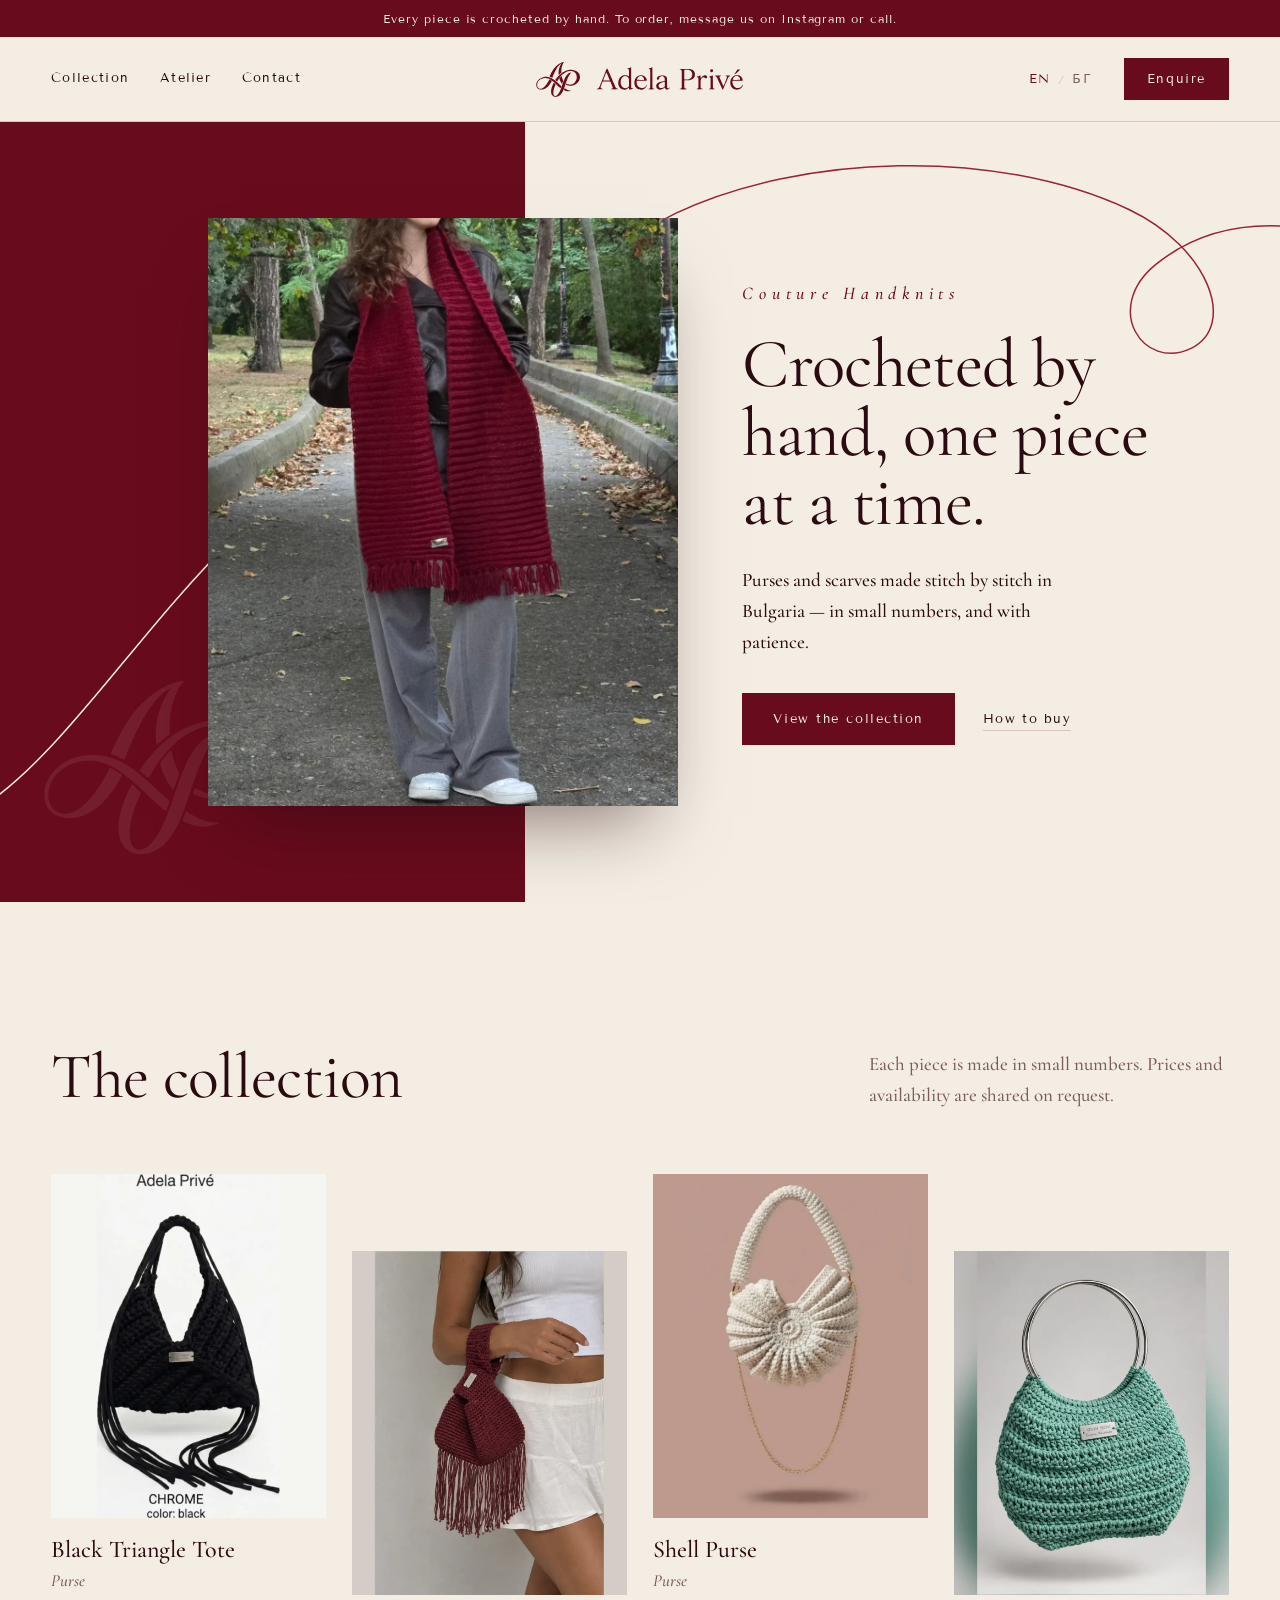
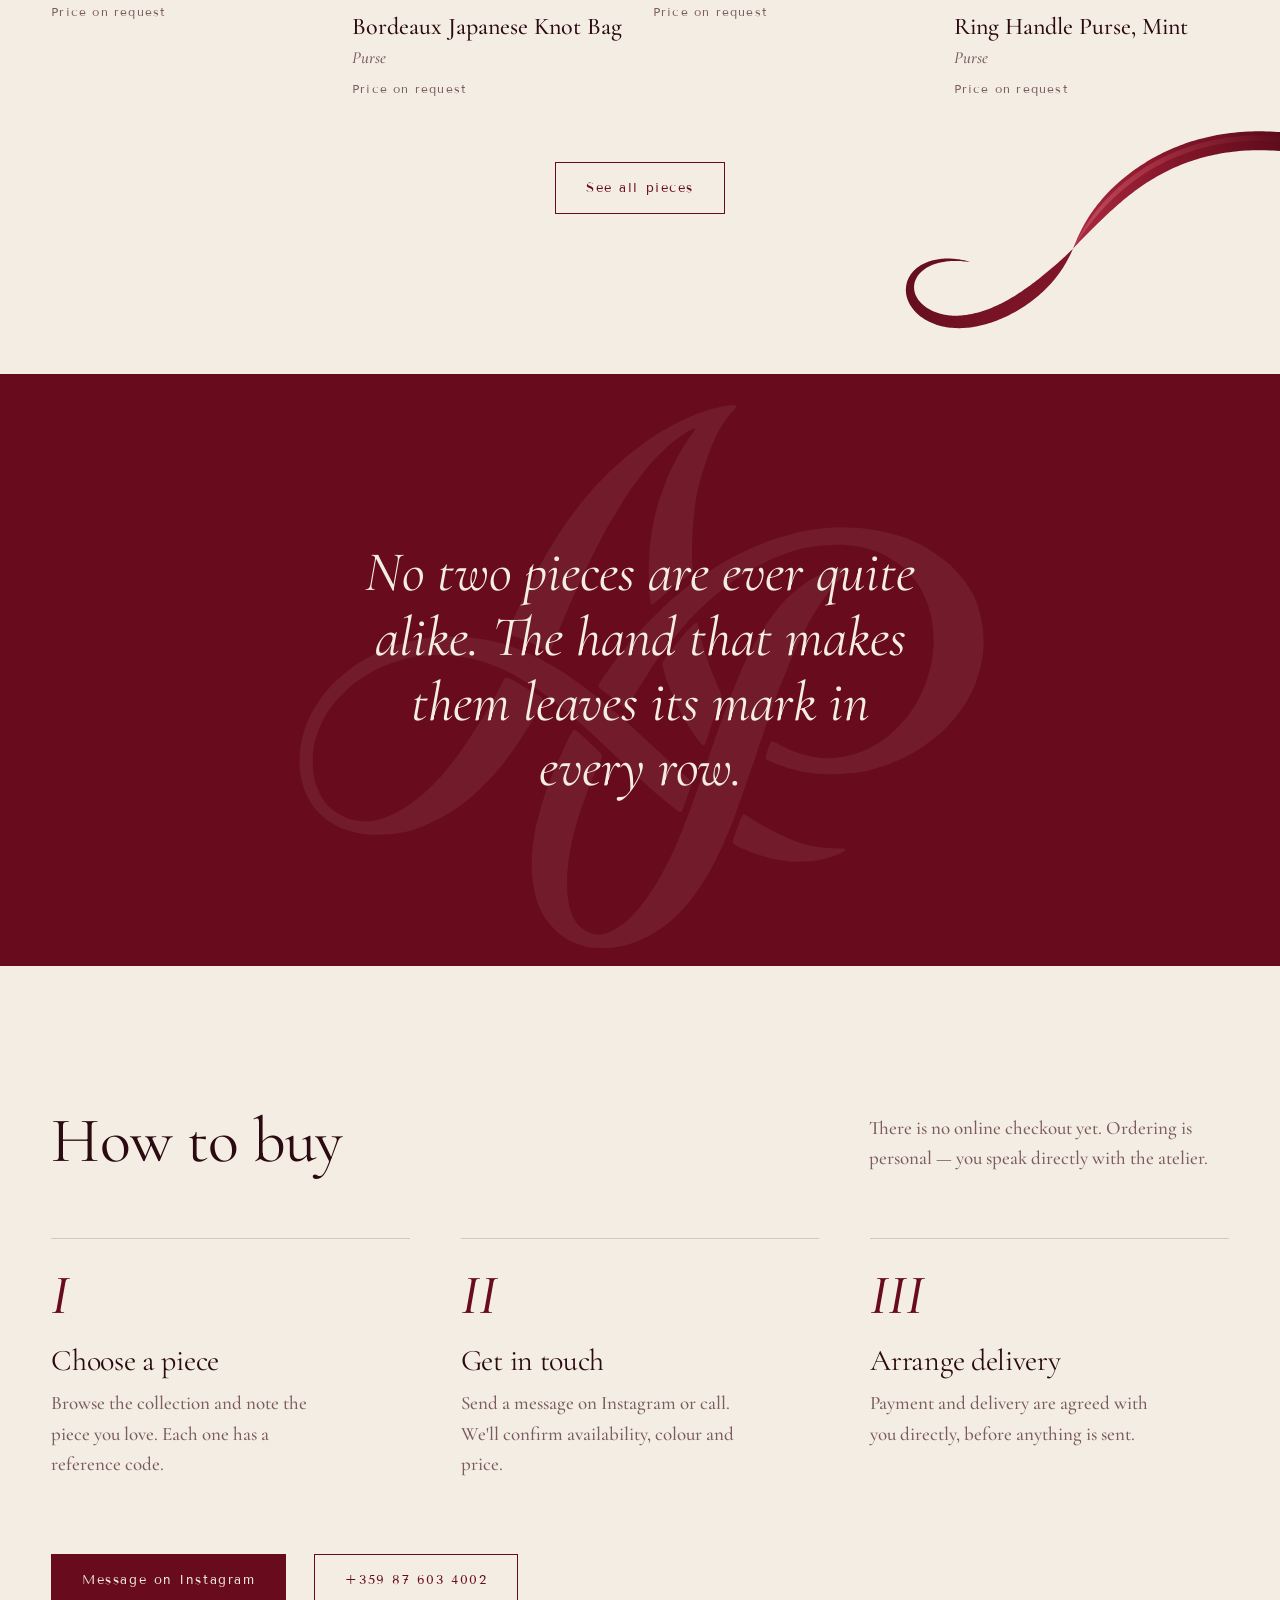
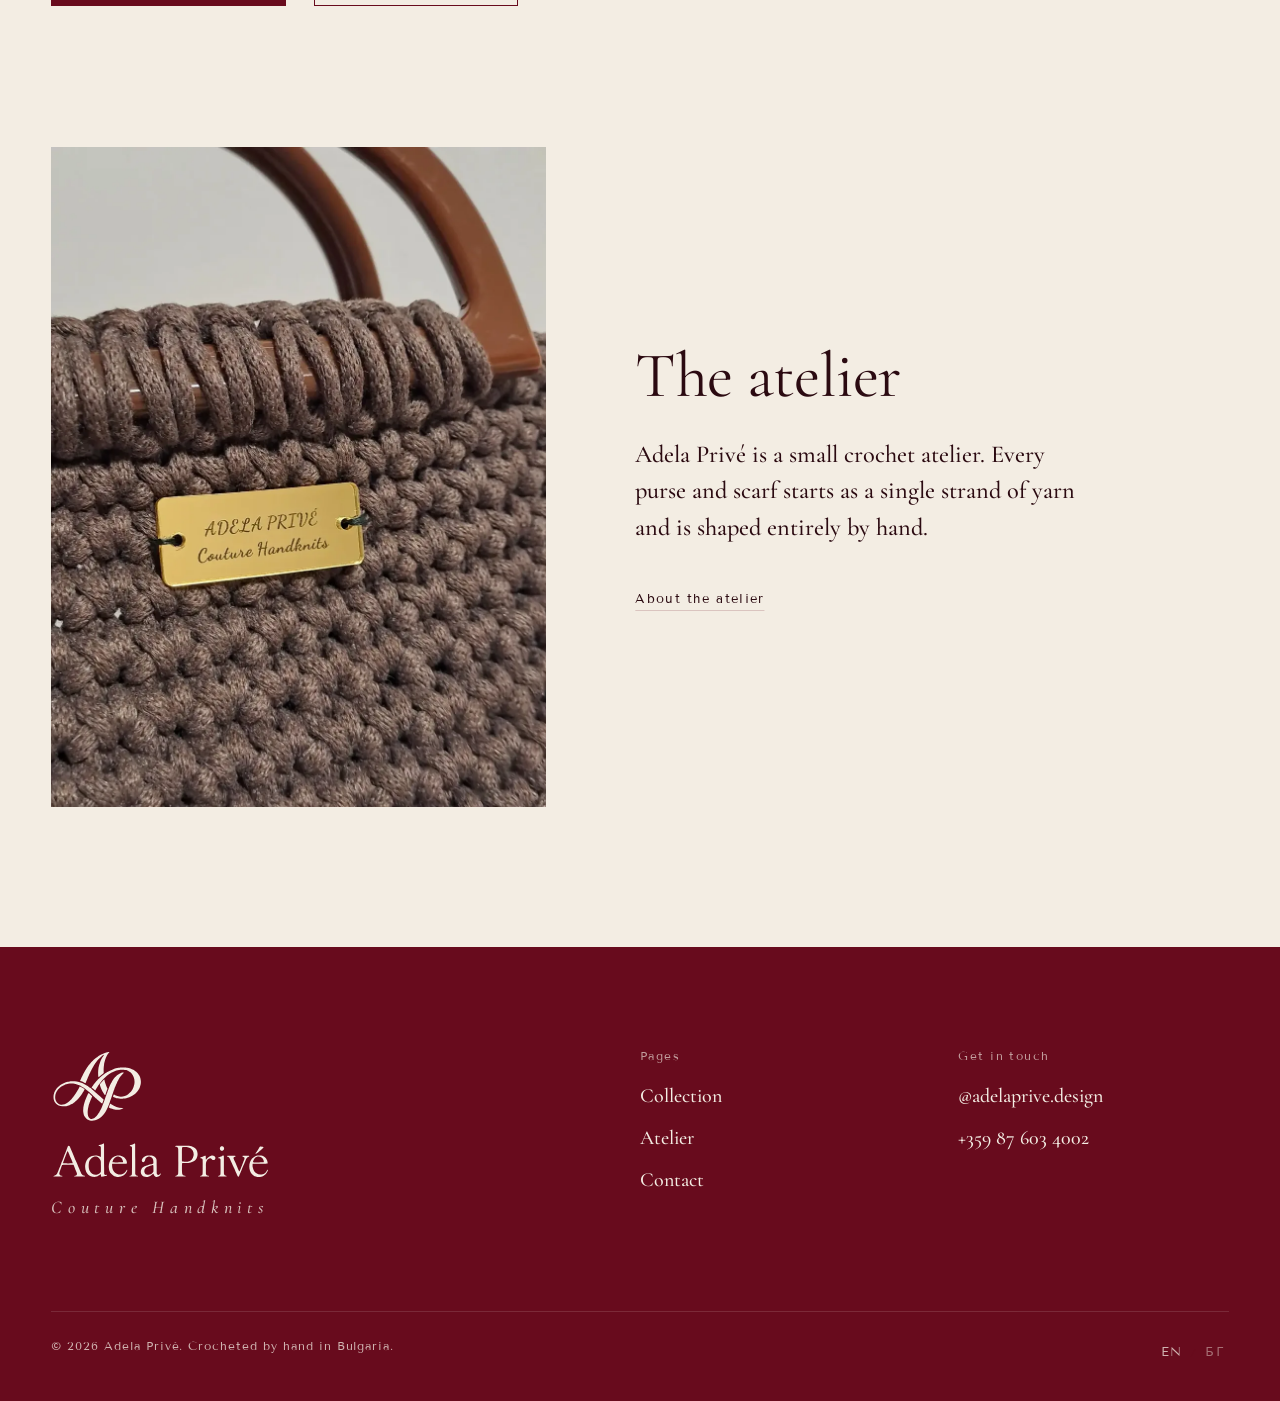
==== index.html @ 3b46bb44 "Adela Privé site" ====
<!doctype html>
<html lang="en">
<head>
<meta charset="utf-8">
<meta name="viewport" content="width=device-width, initial-scale=1">
<title>Adela Privé — Couture handknits</title>
<meta name="description" content="Hand-crocheted couture purses and scarves by Adela Privé, made in Bulgaria. Enquire on Instagram or by phone.">
<meta name="theme-color" content="#680B1D">
<meta property="og:title" content="Adela Privé — Couture handknits">
<meta property="og:description" content="Hand-crocheted couture purses and scarves. Enquire on Instagram or by phone.">
<meta property="og:type" content="website">
<link rel="icon" href="assets/img/favicon.svg" type="image/svg+xml">
<link rel="preconnect" href="https://fonts.googleapis.com">
<link rel="preconnect" href="https://fonts.gstatic.com" crossorigin>
<link href="https://fonts.googleapis.com/css2?family=Cormorant+Garamond:ital,wght@0,400;0,500;0,600;1,400;1,500&family=Tenor+Sans&display=swap" rel="stylesheet">
<link rel="stylesheet" href="assets/css/style.css">
</head>
<body data-page="home" data-title="meta.home">
<div id="site-header"></div>
<main id="main">

<section class="hero" aria-labelledby="hero-h">
  <svg class="hero__thread" viewBox="0 0 1440 820" preserveAspectRatio="none" aria-hidden="true">
    <defs>
      <clipPath id="clip-wine" clipPathUnits="objectBoundingBox"><rect x="0" y="0" width=".41" height="1"/></clipPath>
      <clipPath id="clip-ivory" clipPathUnits="objectBoundingBox"><rect x=".41" y="0" width=".59" height="1"/></clipPath>
    </defs>
    <g clip-path="url(#clip-wine)"><rect width="1440" height="820" fill="none"/><path d="M-20 720 C 110 640, 220 420, 420 330 C 560 268, 640 150, 760 96 C 900 34, 1120 26, 1270 92 C 1360 132, 1392 214, 1340 238 C 1286 262, 1240 196, 1300 150 C 1350 112, 1410 104, 1470 112" class="t2" pathLength="1" vector-effect="non-scaling-stroke"/></g>
    <g clip-path="url(#clip-ivory)"><rect width="1440" height="820" fill="none"/><path d="M-20 720 C 110 640, 220 420, 420 330 C 560 268, 640 150, 760 96 C 900 34, 1120 26, 1270 92 C 1360 132, 1392 214, 1340 238 C 1286 262, 1240 196, 1300 150 C 1350 112, 1410 104, 1470 112" class="t1" pathLength="1" vector-effect="non-scaling-stroke"/></g>
  </svg>
  <img class="hero__mono" src="assets/img/monogram-ivory.svg" alt="">
  <div class="hero__frame-wrap"><div class="hero__frame" id="hero-photo"></div></div>
  <div class="hero__copy">
    <div class="tagline">Couture Handknits</div>
    <h1 id="hero-h" data-i18n="hero.title">Knitted by hand, one piece at a time.</h1>
    <p data-i18n="hero.text"></p>
    <div class="hero__ctas">
      <a class="btn" href="collection.html" data-i18n="hero.cta">View the collection</a>
      <a class="link" href="#how-to-buy" data-i18n="hero.cta2">How to buy</a>
    </div>
  </div>
</section>

<section class="section has-ribbon" aria-labelledby="col-h">
  <img class="ribbon ribbon--right" style="bottom:8px" src="assets/img/ribbon.svg" alt="">
  <div class="wrap">
    <div class="section-head">
      <h2 id="col-h" data-i18n="home.collection.title">The collection</h2>
      <p data-i18n="home.collection.text"></p>
    </div>
    <div class="grid grid--stagger" id="featured"></div>
    <p style="margin-top:64px;text-align:center"><a class="btn btn--ghost" href="collection.html" data-i18n="home.collection.all">See all pieces</a></p>
  </div>
</section>

<section class="statement on-wine">
  <img class="statement__mono" src="assets/img/monogram-ivory.svg" alt="">
  <div class="wrap"><blockquote data-i18n="statement"></blockquote></div>
</section>

<section class="section" id="how-to-buy" aria-labelledby="buy-h">
  <div class="wrap">
    <div class="section-head">
      <h2 id="buy-h" data-i18n="order.title">How to buy</h2>
      <p data-i18n="order.text"></p>
    </div>
    <ol class="steps" style="list-style:none;margin:0;padding:0">
      <li class="step"><span class="step__num" aria-hidden="true">I</span><h3 data-i18n="order.s1.title"></h3><p data-i18n="order.s1.text"></p></li>
      <li class="step"><span class="step__num" aria-hidden="true">II</span><h3 data-i18n="order.s2.title"></h3><p data-i18n="order.s2.text"></p></li>
      <li class="step"><span class="step__num" aria-hidden="true">III</span><h3 data-i18n="order.s3.title"></h3><p data-i18n="order.s3.text"></p></li>
    </ol>
    <div class="hero__ctas" style="margin-top:56px">
      <a class="btn" data-href="ig" target="_blank" rel="noopener" data-i18n="btn.instagram">Message on Instagram</a>
      <a class="btn btn--ghost" data-href="tel"><span data-text="phone"></span></a>
    </div>
  </div>
</section>

<section class="section has-ribbon" style="padding-top:0" aria-labelledby="at-h">
  <div class="wrap split">
    <div id="atelier-photo"></div>
    <div>
      <h2 id="at-h" data-i18n="atelier.teaser.title">The atelier</h2>
      <p class="lead" data-i18n="atelier.teaser.text"></p>
      <a class="link" href="atelier.html" data-i18n="atelier.teaser.link">About the atelier</a>
    </div>
  </div>
</section>
</main>
<div id="site-footer"></div>
<script src="assets/js/config.js"></script>
<script src="assets/js/i18n.js"></script>
<script src="assets/js/products.js"></script>
<script src="assets/js/main.js"></script>
</body>
</html>
---- assets/css/style.css ----
/* ==================================================================
   Adela Privé — couture handknits
   Palette taken from the business card: wine panel + ivory stock.
   ================================================================== */

:root {
  --wine: #680B1D;        /* card panel, primary brand colour */
  --wine-deep: #4C0815;   /* pressed / footer depth */
  --thread: #9B2338;      /* the hero yarn line, hover accents */
  --ivory: #F3EDE3;       /* page */
  --linen: #E8DFD1;       /* photo wells, quiet surfaces */
  --ink: #2B0A11;         /* body text — a wine-black, not grey */
  --muted: #7B5B60;       /* secondary text */
  --rule: rgba(104, 11, 29, 0.18);

  --serif: "Cormorant Garamond", "EB Garamond", Garamond, "Times New Roman", serif;
  --sans: "Tenor Sans", "Gill Sans", "Segoe UI", sans-serif;

  --gutter: clamp(16px, 4vw, 56px);
  --max: 1320px;
  --header-h: 84px;
  --ease: cubic-bezier(.22, .61, .36, 1);
}

*, *::before, *::after { box-sizing: border-box; }
html { -webkit-text-size-adjust: 100%; scroll-behavior: smooth; }
body {
  margin: 0;
  background: var(--ivory);
  color: var(--ink);
  font-family: var(--serif);
  font-weight: 500;
  font-size: 19px;
  line-height: 1.6;
  -webkit-font-smoothing: antialiased;
  text-rendering: optimizeLegibility;
}
img { display: block; max-width: 100%; height: auto; }
a { color: inherit; }
button { font: inherit; color: inherit; }
h1, h2, h3 { font-weight: 400; margin: 0; line-height: 1.05; letter-spacing: -0.01em; }
p { margin: 0 0 1em; }

:focus-visible { outline: 2px solid var(--thread); outline-offset: 3px; }
.on-wine :focus-visible { outline-color: var(--ivory); }

.skip {
  position: absolute; left: 12px; top: -60px; z-index: 100;
  background: var(--wine); color: var(--ivory); padding: 10px 16px;
  font-family: var(--sans); font-size: 13px; text-decoration: none;
}
.skip:focus { top: 12px; }

.wrap { max-width: var(--max); margin: 0 auto; padding: 0 var(--gutter); }
.visually-hidden {
  position: absolute !important; width: 1px; height: 1px; overflow: hidden;
  clip: rect(0 0 0 0); white-space: nowrap;
}

/* ---------- Type helpers ---------------------------------------- */
.ui { font-family: var(--sans); font-size: 13px; letter-spacing: .08em; line-height: 1.4; }
.tagline {
  font-family: var(--serif); font-style: italic; font-weight: 500;
  letter-spacing: .32em; font-size: clamp(15px, 1.4vw, 19px);
  color: var(--wine);
}
.lead { font-size: clamp(21px, 1.9vw, 25px); line-height: 1.5; max-width: 34ch; }
.muted { color: var(--muted); }

/* ---------- Buttons & links ------------------------------------- */
.btn {
  display: inline-flex; align-items: center; justify-content: center; gap: 12px;
  min-height: 52px; padding: 0 30px;
  font-family: var(--sans); font-size: 13px; letter-spacing: .12em;
  text-decoration: none; cursor: pointer;
  border: 1px solid var(--wine); background: var(--wine); color: var(--ivory);
  transition: background-color .25s var(--ease), color .25s var(--ease);
}
.btn:hover { background: var(--wine-deep); border-color: var(--wine-deep); }
.btn--ghost { background: transparent; color: var(--wine); }
.btn--ghost:hover { background: var(--wine); color: var(--ivory); border-color: var(--wine); }
.btn--ivory { background: var(--ivory); color: var(--wine); border-color: var(--ivory); }
.btn--ivory:hover { background: transparent; color: var(--ivory); border-color: var(--ivory); }
.btn svg { width: 18px; height: 18px; flex: none; }

.link {
  font-family: var(--sans); font-size: 13px; letter-spacing: .1em;
  text-decoration: underline; text-decoration-thickness: 1px;
  text-underline-offset: 7px; text-decoration-color: var(--rule);
  transition: text-decoration-color .25s var(--ease);
}
.link:hover { text-decoration-color: currentColor; }

/* ---------- Announcement + header ------------------------------- */
.announce {
  background: var(--wine); color: var(--ivory);
  text-align: center; padding: 9px var(--gutter);
  font-family: var(--sans); font-size: 12px; letter-spacing: .08em;
}
.announce a { color: inherit; text-underline-offset: 4px; }

.site-header {
  position: sticky; top: env(safe-area-inset-top, 0px); z-index: 40;
  background: var(--ivory);
  border-bottom: 1px solid var(--rule);
}
.header-inner {
  display: grid; grid-template-columns: 1fr auto 1fr; align-items: center;
  height: var(--header-h);
}
.nav { display: flex; gap: clamp(18px, 2.4vw, 36px); }
.nav a, .lang button {
  font-family: var(--sans); font-size: 13px; letter-spacing: .1em;
  text-decoration: none; padding: 6px 0;
  border-bottom: 1px solid transparent;
  transition: border-color .25s var(--ease);
}
.nav a:hover, .nav a[aria-current="page"] { border-bottom-color: var(--wine); }
.brand { display: flex; align-items: center; gap: 14px; text-decoration: none; }
.brand__mono { width: 46px; }
.brand__word { width: 150px; }
.header-end { display: flex; justify-content: flex-end; align-items: center; gap: 28px; }
.lang { display: flex; align-items: center; gap: 4px; }
.lang button { background: none; border: 0; cursor: pointer; color: var(--muted); padding: 6px 4px; }
.lang button[aria-pressed="true"] { color: var(--wine); border-bottom-color: var(--wine); }
.lang span { color: var(--rule); font-family: var(--sans); font-size: 12px; }
.header-enquire { min-height: 42px; padding: 0 22px; }
.menu-toggle { display: none; background: none; border: 0; cursor: pointer; padding: 8px 0;
  font-family: var(--sans); font-size: 13px; letter-spacing: .1em; }

.drawer {
  position: fixed; inset: 0; z-index: 60; background: var(--wine); color: var(--ivory);
  display: flex; flex-direction: column; padding: 24px var(--gutter) 40px;
  transform: translateY(-100%); transition: transform .5s var(--ease); visibility: hidden;
}
.drawer.open { transform: none; visibility: visible; }
.drawer__top { display: flex; justify-content: space-between; align-items: center; }
.drawer__top button { background: none; border: 0; color: inherit; cursor: pointer;
  font-family: var(--sans); font-size: 13px; letter-spacing: .1em; padding: 8px 0; }
.drawer nav { margin-top: 12vh; display: flex; flex-direction: column; gap: 10px; }
.drawer nav a { font-size: 44px; line-height: 1.15; text-decoration: none; }
.drawer__foot { margin-top: auto; display: grid; gap: 8px; }
.drawer__foot a { font-family: var(--sans); font-size: 14px; letter-spacing: .06em; text-decoration: none; }
.drawer .lang button { color: rgba(243,237,227,.6); }
.drawer .lang button[aria-pressed="true"] { color: var(--ivory); border-bottom-color: var(--ivory); }

/* ---------- Photo well / placeholder ---------------------------- */
.photo {
  position: relative; overflow: hidden; background: var(--linen);
  aspect-ratio: 4 / 5;
}
.photo img { width: 100%; height: 100%; object-fit: cover; transition: opacity .6s var(--ease); }
.photo img + img { position: absolute; inset: 0; opacity: 0; }
.card:hover .photo img + img { opacity: 1; }
.placeholder {
  position: absolute; inset: 0; display: grid; place-items: center; align-content: center; gap: 18px;
  /* stockinette stitch: rows of small V's */
  background-color: var(--linen);
  background-image: url("data:image/svg+xml,%3Csvg xmlns='http://www.w3.org/2000/svg' width='22' height='18' viewBox='0 0 22 18'%3E%3Cpath d='M2 2 C5 8 8 12 11 16 M20 2 C17 8 14 12 11 16' fill='none' stroke='%23680B1D' stroke-opacity='.07' stroke-width='2.4' stroke-linecap='round'/%3E%3C/svg%3E");
  background-size: 22px 18px;
}
.placeholder img { width: 32%; max-width: 140px; opacity: .22; }
.placeholder span { font-family: var(--sans); font-size: 11px; letter-spacing: .14em; color: var(--muted); }

/* ---------- Hero ------------------------------------------------- */
.hero {
  position: relative; overflow: hidden;
  background: linear-gradient(90deg, var(--wine) 0 41%, var(--ivory) 41% 100%);
  min-height: calc(100svh - var(--header-h) - 36px);
  display: grid; grid-template-columns: 41fr 59fr; align-items: center;
}
.hero__frame-wrap {
  position: relative; z-index: 2;
  display: flex; justify-content: flex-end;
  padding: 56px 0;
  margin-right: calc(-1 * clamp(80px, 12vw, 200px));
}
.hero__frame {
  width: min(100%, 470px);
  box-shadow: 0 40px 70px -30px rgba(43, 10, 17, .55);
}
.hero__frame .photo { aspect-ratio: 4 / 5; }
.hero__copy {
  position: relative; z-index: 2;
  padding: 56px var(--gutter) 56px calc(clamp(80px, 12vw, 200px) + clamp(40px, 5vw, 88px));
}
.hero__copy h1 {
  font-size: clamp(46px, 5.4vw, 88px);
  line-height: 1; margin: 22px 0 28px; max-width: 12.5ch;
}
.hero__copy p { max-width: 36ch; font-size: clamp(19px, 1.5vw, 22px); }
.hero__ctas { display: flex; flex-wrap: wrap; gap: 14px 28px; align-items: center; margin-top: 36px; }
.hero__thread {
  position: absolute; inset: 0; width: 100%; height: 100%; z-index: 1; pointer-events: none;
}
.hero__thread path { fill: none; stroke-linecap: round; }
.hero__thread .t1 { stroke: var(--thread); stroke-width: 1.5; }
.hero__thread .t2 { stroke: var(--ivory); stroke-width: 1.5; }
.hero__mono {
  position: absolute; z-index: 0; left: 3%; bottom: 6%; width: 18%; max-width: 230px; opacity: .08;
}

/* the single orchestrated moment: the yarn draws itself in */
@media (prefers-reduced-motion: no-preference) {
  .hero__thread path { stroke-dasharray: 1; stroke-dashoffset: 1;
    animation: draw 2.8s var(--ease) .35s forwards; }
  .hero__thread .t2 { animation-delay: .35s; }
  .hero__frame { animation: rise 1.1s var(--ease) both; }
  .hero__copy > * { animation: fade 1s var(--ease) both; }
  .hero__copy > :nth-child(2) { animation-delay: .12s; }
  .hero__copy > :nth-child(3) { animation-delay: .24s; }
  .hero__copy > :nth-child(4) { animation-delay: .36s; }
}
@keyframes draw { to { stroke-dashoffset: 0; } }
@keyframes rise { from { opacity: 0; transform: translateY(24px); } }
@keyframes fade { from { opacity: 0; } }

/* ---------- Sections -------------------------------------------- */
.section { padding: clamp(80px, 11vw, 160px) 0; }
.section-head {
  display: flex; justify-content: space-between; align-items: flex-end; gap: 24px 48px;
  flex-wrap: wrap; margin-bottom: clamp(40px, 5vw, 72px);
}
.section-head h2 { font-size: clamp(40px, 5vw, 72px); }
.section-head p { max-width: 40ch; margin: 0; color: var(--muted); }

/* product grid */
.grid { display: grid; grid-template-columns: repeat(3, 1fr); gap: clamp(28px, 3vw, 48px) clamp(16px, 2vw, 32px); }
.grid--stagger { grid-template-columns: repeat(4, 1fr); }
.grid--stagger .card:nth-child(even) { margin-top: clamp(40px, 6vw, 96px); }
.card { text-decoration: none; display: block; }
.card__meta { padding-top: 18px; display: grid; gap: 2px; }
.card__name { font-size: 24px; line-height: 1.2; }
.card__cat { font-style: italic; color: var(--muted); font-size: 17px; }
.card__price { font-family: var(--sans); font-size: 12px; letter-spacing: .1em; color: var(--muted); margin-top: 6px; }
.card .photo::after {
  content: ""; position: absolute; inset: 0; border: 1px solid transparent; transition: border-color .3s var(--ease);
}
.card:hover .photo::after, .card:focus-visible .photo::after { border-color: var(--wine); }

/* statement band */
.statement {
  position: relative; overflow: hidden; background: var(--wine); color: var(--ivory);
  padding: clamp(96px, 13vw, 180px) 0; text-align: center;
}
.statement blockquote {
  margin: 0 auto; max-width: 22ch; position: relative; z-index: 1;
  font-size: clamp(32px, 4.4vw, 62px); line-height: 1.15; font-style: italic; font-weight: 400;
}
.statement__mono { position: absolute; left: 50%; top: 50%; width: min(70vw, 720px);
  transform: translate(-50%, -50%); opacity: .07; }

/* steps (a real sequence, so numerals are earned) */
.steps { display: grid; grid-template-columns: repeat(3, 1fr); gap: clamp(32px, 4vw, 64px); counter-reset: step; }
.step { border-top: 1px solid var(--rule); padding-top: 28px; }
.step__num { font-size: 56px; line-height: 1; color: var(--wine); font-style: italic; display: block; margin-bottom: 22px; }
.step h3 { font-size: 30px; margin-bottom: 12px; }
.step p { color: var(--muted); max-width: 32ch; }

/* split block (atelier teaser etc.) */
.split { display: grid; grid-template-columns: 5fr 6fr; gap: clamp(40px, 7vw, 120px); align-items: center; }
.split .photo { aspect-ratio: 3 / 4; }
.split h2 { font-size: clamp(40px, 5vw, 72px); margin-bottom: 28px; }
.split p { max-width: 38ch; }
.split .link { display: inline-block; margin-top: 18px; }

/* page header */
.page-head { padding: clamp(64px, 9vw, 128px) 0 clamp(40px, 5vw, 64px); }
.page-head h1 { font-size: clamp(52px, 8vw, 120px); line-height: .95; }
.page-head .lead { margin-top: 28px; color: var(--muted); }

/* filters */
.filters { display: flex; flex-wrap: wrap; align-items: center; gap: 8px 28px;
  border-top: 1px solid var(--rule); border-bottom: 1px solid var(--rule); padding: 14px 0; margin-bottom: 48px; }
.filters button {
  background: none; border: 0; cursor: pointer; padding: 6px 0;
  font-family: var(--sans); font-size: 13px; letter-spacing: .1em; color: var(--muted);
  border-bottom: 1px solid transparent;
}
.filters button[aria-pressed="true"] { color: var(--wine); border-bottom-color: var(--wine); }
.filters .count { margin-left: auto; font-family: var(--sans); font-size: 12px; letter-spacing: .1em; color: var(--muted); }

/* ---------- Product page ---------------------------------------- */
.product { display: grid; grid-template-columns: 7fr 5fr; gap: clamp(32px, 6vw, 96px); padding: 40px 0 clamp(80px, 10vw, 140px); align-items: start; }
.crumb { padding-top: 28px; }
.gallery { display: grid; grid-template-columns: 84px 1fr; gap: 16px; }
.gallery__thumbs { display: grid; gap: 12px; align-content: start; }
.gallery__thumbs button { padding: 0; border: 1px solid transparent; background: none; cursor: pointer; }
.gallery__thumbs button[aria-pressed="true"] { border-color: var(--wine); }
.gallery__thumbs .photo { aspect-ratio: 4 / 5; }
.gallery__thumbs .placeholder img { display: none; }
.gallery__main .photo { aspect-ratio: 4 / 5; }
.gallery--single { grid-template-columns: 1fr; }
.info { position: sticky; top: calc(var(--header-h) + 32px); }
.info .ref { font-family: var(--sans); font-size: 12px; letter-spacing: .12em; color: var(--muted); }
.info h1 { font-size: clamp(44px, 4.6vw, 68px); margin: 14px 0 12px; }
.info .price { font-style: italic; font-size: 22px; color: var(--wine); margin-bottom: 28px; }
.info .desc { font-size: 21px; max-width: 38ch; }
.info .handmade { font-style: italic; color: var(--muted); font-size: 18px; }
.details { margin: 32px 0; border-top: 1px solid var(--rule); }
.details div { display: grid; grid-template-columns: 140px 1fr; gap: 16px; padding: 14px 0; border-bottom: 1px solid var(--rule); }
.details dt { font-family: var(--sans); font-size: 12px; letter-spacing: .1em; color: var(--muted); padding-top: 4px; }
.details dd { margin: 0; }
.enquire { background: var(--linen); padding: clamp(24px, 3vw, 36px); margin-top: 8px; }
.enquire h2 { font-size: 30px; margin-bottom: 10px; }
.enquire p { color: var(--muted); font-size: 18px; }
.enquire__actions { display: grid; gap: 10px; margin-top: 20px; }
.enquire__actions .btn { width: 100%; }
.enquire__msg {
  margin-top: 16px; font-size: 17px; font-style: italic; background: var(--ivory);
  padding: 14px 16px; border-left: 2px solid var(--wine);
}
.toast { font-family: var(--sans); font-size: 12px; letter-spacing: .06em; color: var(--wine); min-height: 1.4em; margin-top: 10px; }
.notfound { padding: 120px 0; text-align: center; }
.notfound h1 { font-size: clamp(40px, 5vw, 64px); margin-bottom: 24px; }

/* ---------- Contact page ---------------------------------------- */
.contact-grid { display: grid; grid-template-columns: 1fr 1fr; gap: clamp(16px, 2vw, 32px); }
.contact-card {
  display: block; text-decoration: none; padding: clamp(32px, 4vw, 56px);
  border: 1px solid var(--rule); transition: background-color .3s var(--ease), color .3s var(--ease);
}
.contact-card:hover { background: var(--wine); color: var(--ivory); }
.contact-card:hover .muted { color: rgba(243,237,227,.75); }
.contact-card h2 { font-size: 22px; font-family: var(--sans); letter-spacing: .1em; margin-bottom: 28px; }
.contact-card .big { font-size: clamp(30px, 3.4vw, 48px); line-height: 1.1; display: block; margin-bottom: 18px; word-break: break-word; }
.compose { margin-top: clamp(64px, 8vw, 120px); display: grid; grid-template-columns: 5fr 7fr; gap: clamp(32px, 6vw, 96px); }
.compose h2 { font-size: clamp(36px, 4vw, 56px); margin-bottom: 18px; }
.field { display: grid; gap: 8px; margin-bottom: 22px; }
.field label { font-family: var(--sans); font-size: 12px; letter-spacing: .1em; color: var(--muted); }
.field input, .field select, .field textarea {
  font: inherit; font-size: 20px; color: var(--ink); background: transparent;
  border: 0; border-bottom: 1px solid var(--rule); padding: 10px 0; border-radius: 0;
  -webkit-appearance: none; appearance: none;
}
.field select { background-image: linear-gradient(45deg, transparent 50%, var(--wine) 50%), linear-gradient(135deg, var(--wine) 50%, transparent 50%);
  background-position: calc(100% - 12px) 55%, calc(100% - 6px) 55%; background-size: 6px 6px; background-repeat: no-repeat; }
.field textarea { min-height: 140px; resize: vertical; }
.field input:focus, .field select:focus, .field textarea:focus { outline: none; border-bottom-color: var(--wine); }
.compose__actions { display: flex; flex-wrap: wrap; gap: 12px; }

/* ---------- Atelier page ---------------------------------------- */
.atelier-story { display: grid; grid-template-columns: 6fr 5fr; gap: clamp(40px, 7vw, 120px); align-items: end; }
.atelier-story .photo { aspect-ratio: 4 / 5; }
.atelier-story h2 { font-size: clamp(36px, 4vw, 56px); margin-bottom: 28px; }
.atelier-story p { max-width: 40ch; }
.atelier-cta { text-align: center; padding-bottom: clamp(80px, 10vw, 140px); }

/* ---------- Ribbons (from the business card) --------------------
   Each ribbon enters from the side of the screen and tapers to a point,
   so it is only ever cut by the screen edge. */
main { position: relative; overflow-x: clip; }
.has-ribbon { position: relative; }
.has-ribbon > .wrap, main > .wrap { position: relative; z-index: 1; }
.ribbon { position: absolute; z-index: 0; pointer-events: none; height: auto; max-width: none;
  width: clamp(260px, 31vw, 460px); }
.ribbon--right { right: 0; }
.ribbon--left { left: 0; transform: scaleX(-1); }
.ribbon--pagehead { top: 28px; width: clamp(300px, 40vw, 600px); }

/* ---------- Footer ---------------------------------------------- */
.site-footer { background: var(--wine); color: var(--ivory); padding: clamp(64px, 8vw, 104px) 0 32px; }
.footer-top { display: grid; grid-template-columns: 2fr 1fr 1fr; gap: 48px; }
.footer-brand img.mono { width: 92px; margin-bottom: 22px; }
.footer-brand img.word { width: 220px; margin-bottom: 14px; }
.footer-brand .tagline { color: var(--ivory); opacity: .8; }
.site-footer h2 { font-family: var(--sans); font-size: 12px; letter-spacing: .12em; opacity: .65; margin-bottom: 18px; font-weight: 400; }
.site-footer ul { list-style: none; margin: 0; padding: 0; display: grid; gap: 10px; }
.site-footer a { text-decoration: none; font-size: 20px; }
.site-footer a:hover { text-decoration: underline; text-underline-offset: 5px; text-decoration-thickness: 1px; }
.footer-bottom {
  margin-top: clamp(56px, 7vw, 96px); padding-top: 24px; border-top: 1px solid rgba(243,237,227,.18);
  display: flex; justify-content: space-between; flex-wrap: wrap; gap: 16px;
  font-family: var(--sans); font-size: 12px; letter-spacing: .08em; opacity: .75;
}
.site-footer .lang button { color: rgba(243,237,227,.6); }
.site-footer .lang button[aria-pressed="true"] { color: var(--ivory); border-bottom-color: var(--ivory); }

/* ---------- Responsive ------------------------------------------ */
@media (max-width: 1080px) {
  .grid--stagger { grid-template-columns: repeat(2, 1fr); }
  .grid--stagger .card:nth-child(even) { margin-top: 56px; }
  .grid--stagger .card:nth-child(3) { margin-top: -56px; }
  .grid--stagger .card:nth-child(4) { margin-top: 0; }
}
@media (max-width: 900px) {
  :root { --header-h: 68px; }
  .nav, .header-enquire { display: none; }
  .menu-toggle { display: block; justify-self: start; }
  .hero__thread { display: none; }
  .brand__word { width: 120px; }
  .brand__mono { width: 38px; }

  .hero {
    grid-template-columns: 1fr; min-height: 0;
    background: linear-gradient(180deg, var(--wine) 0 340px, var(--ivory) 340px 100%);
  }
  .hero__frame-wrap { margin: 0; justify-content: center; padding: 48px var(--gutter) 0; }
  .hero__frame { width: min(78%, 420px); }
  .hero__copy { padding: 44px var(--gutter) 72px; }
  .hero__copy h1 { max-width: 12ch; }
  .hero__mono { display: none; }
  .ribbon { width: 46vw; }
  .ribbon--pagehead { display: none; }

  .grid { grid-template-columns: repeat(2, 1fr); }
  .steps { grid-template-columns: 1fr; }
  .split, .atelier-story, .compose, .product { grid-template-columns: 1fr; }
  .info { position: static; }
  .contact-grid { grid-template-columns: 1fr; }
  .footer-top { grid-template-columns: 1fr 1fr; }
  .footer-brand { grid-column: 1 / -1; }
}
@media (max-width: 560px) {
  body { font-size: 18px; }
  .announce { font-size: 11px; }
  .brand__word { display: none; }
  .grid, .grid--stagger { grid-template-columns: 1fr 1fr; gap: 28px 12px; }
  .grid--stagger .card:nth-child(n) { margin-top: 0; }
  .card__name { font-size: 20px; }
  .card__cat { font-size: 15px; }
  .gallery { grid-template-columns: 1fr; }
  .gallery__thumbs { grid-template-columns: repeat(5, 1fr); order: 2; }
  .details div { grid-template-columns: 110px 1fr; }
  .filters .count { margin-left: 0; width: 100%; }
}
@media (prefers-reduced-motion: reduce) {
  *, *::before, *::after { transition: none !important; animation: none !important; scroll-behavior: auto !important; }
}
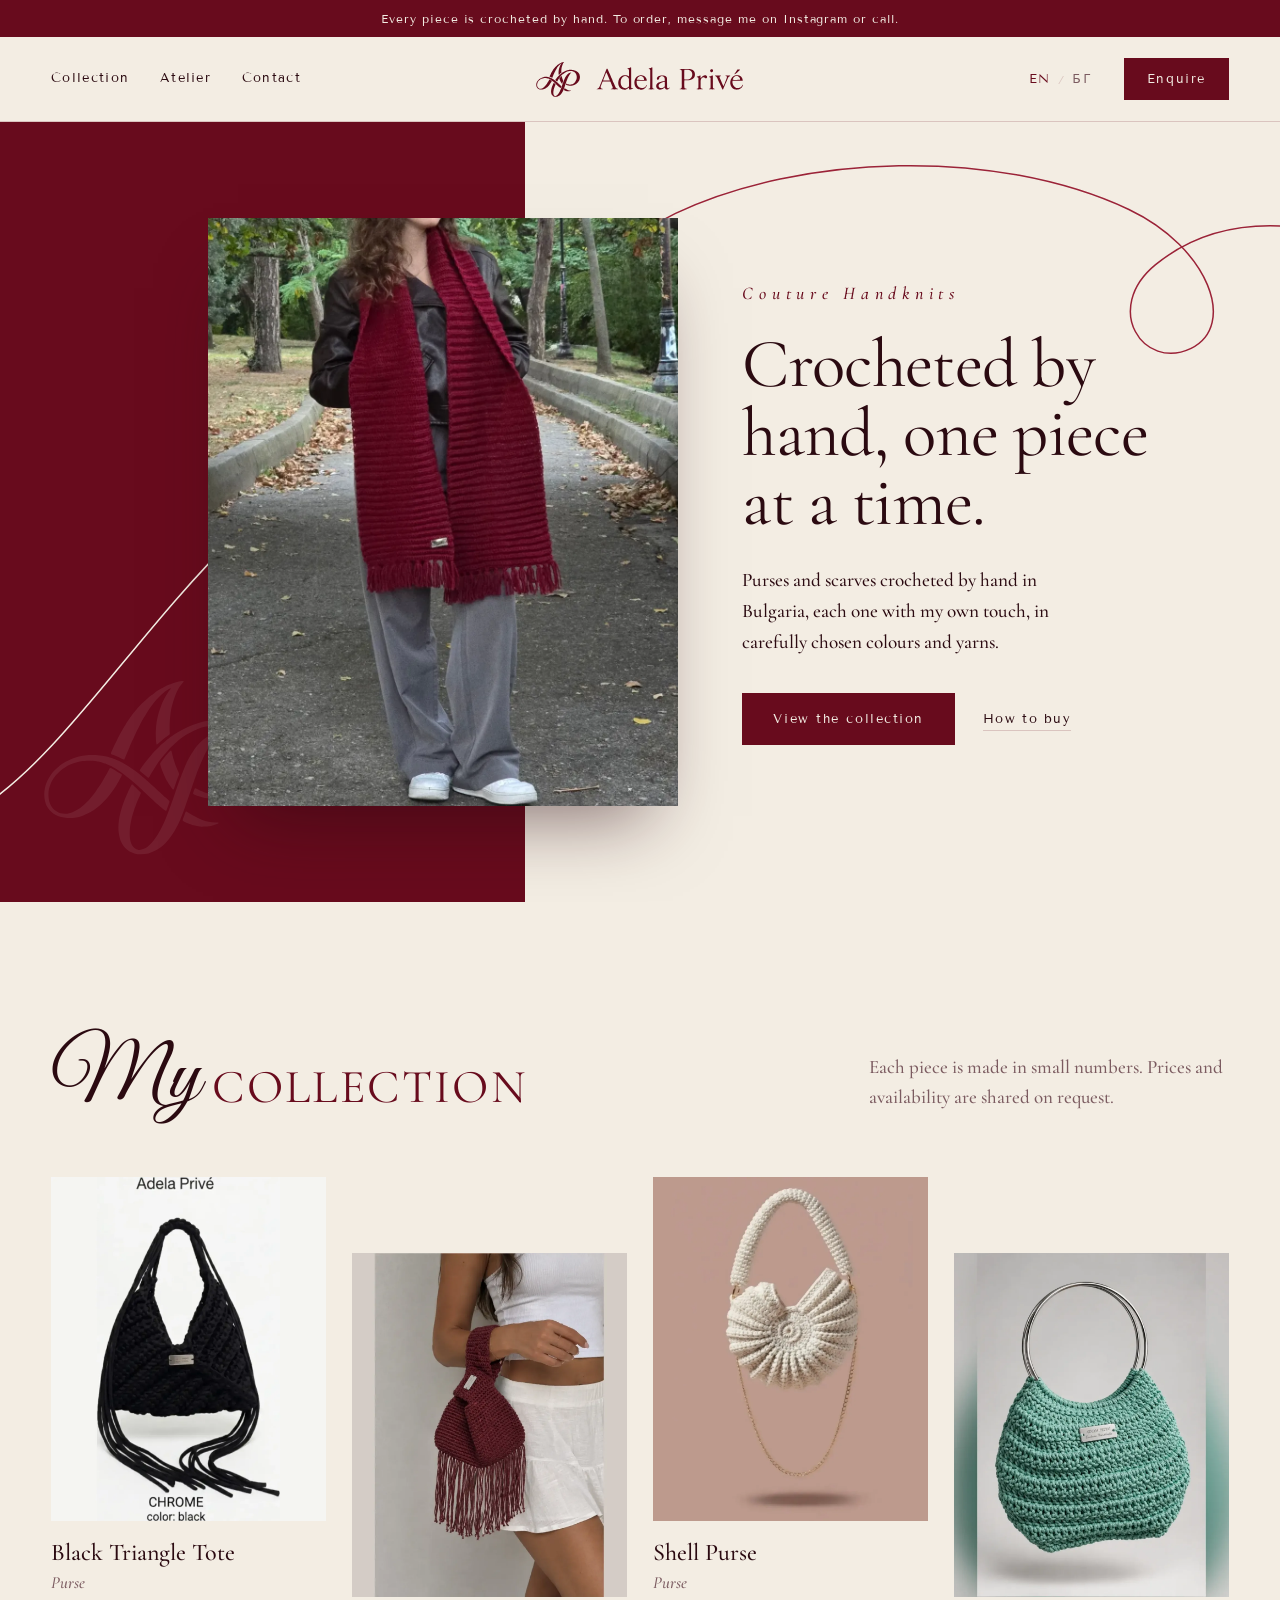
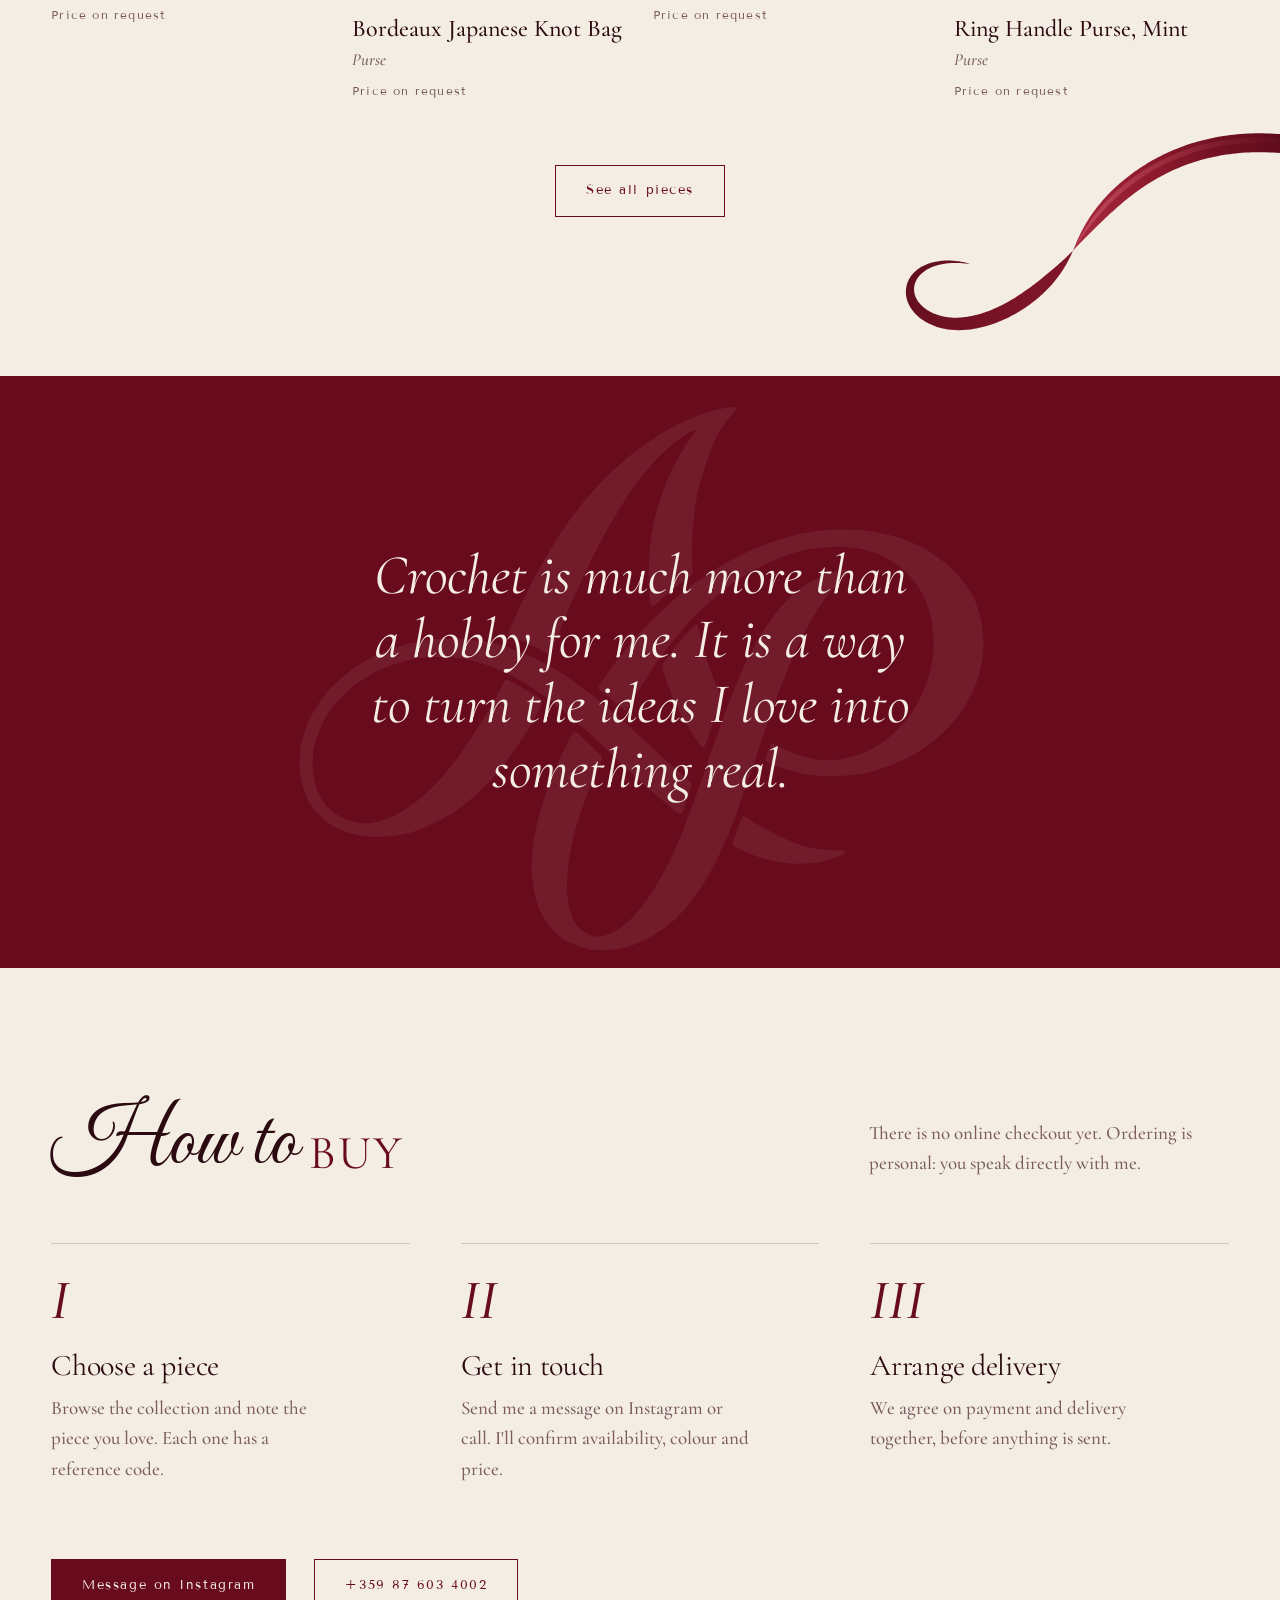
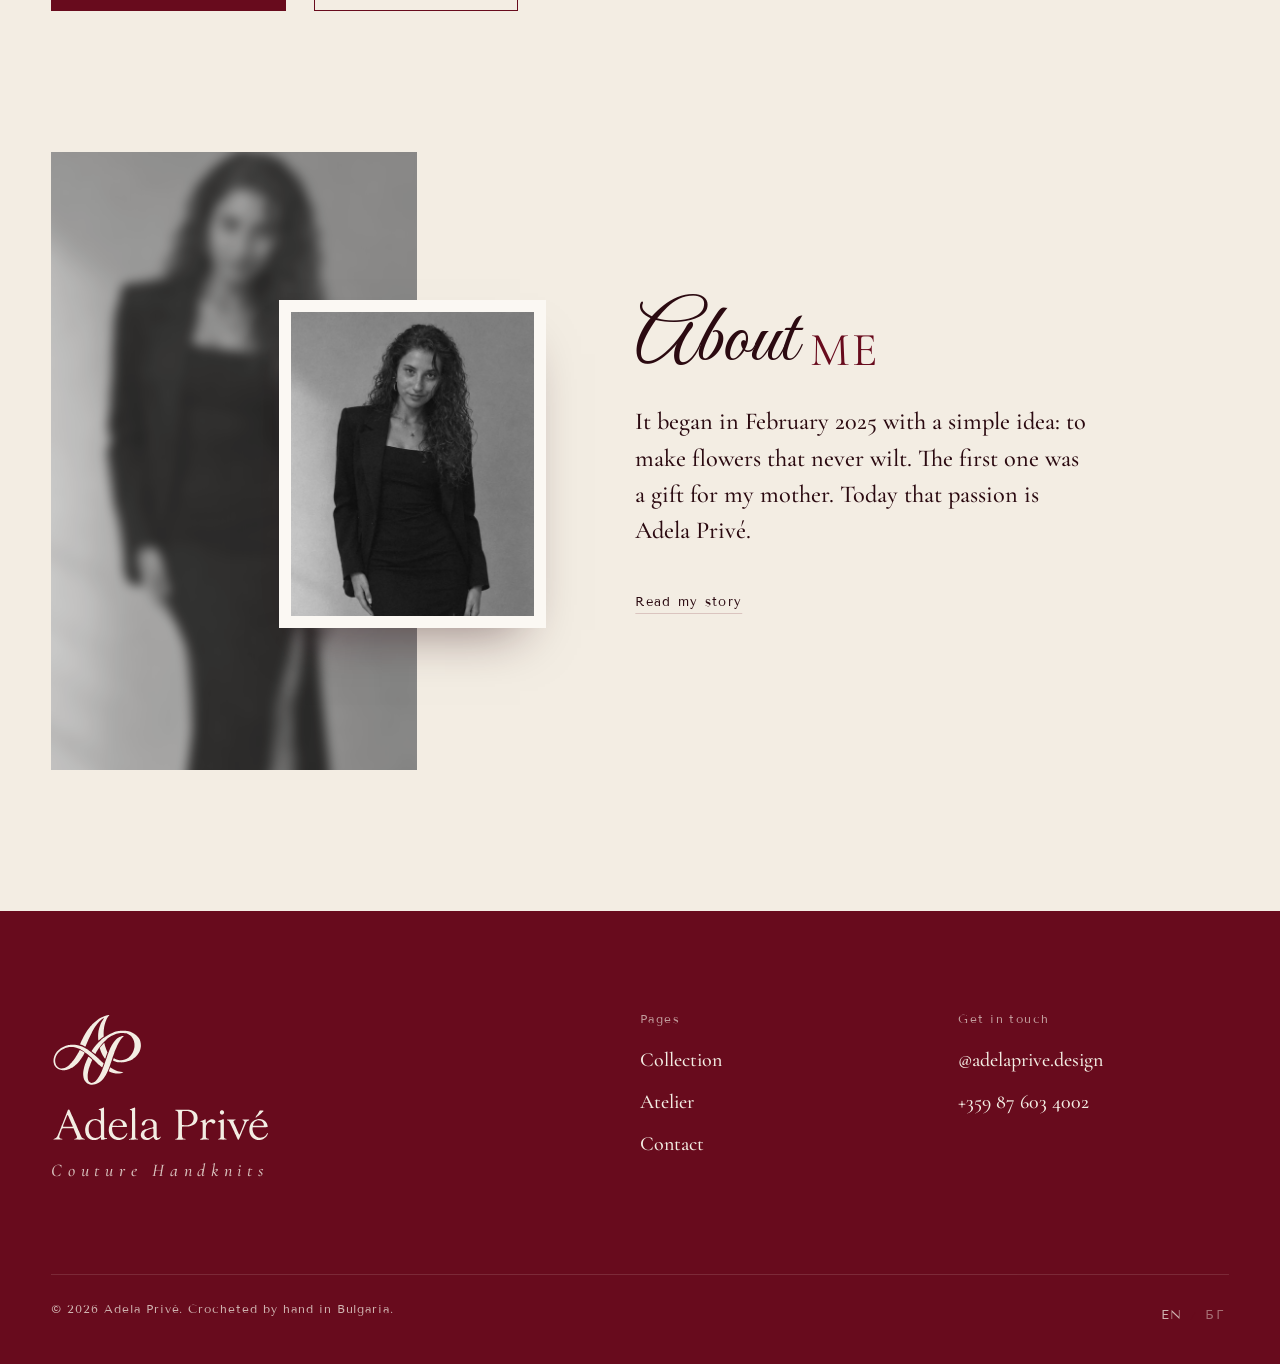
==== commit 94727994: "About me with her story and portrait, her voice in the copy, script titles Co-Authored-By: Claude Op" ====
--- a/index.html
+++ b/index.html
@@ -12,7 +12,7 @@
 <link rel="icon" href="assets/img/favicon.svg" type="image/svg+xml">
 <link rel="preconnect" href="https://fonts.googleapis.com">
 <link rel="preconnect" href="https://fonts.gstatic.com" crossorigin>
-<link href="https://fonts.googleapis.com/css2?family=Cormorant+Garamond:ital,wght@0,400;0,500;0,600;1,400;1,500&family=Tenor+Sans&display=swap" rel="stylesheet">
+<link href="https://fonts.googleapis.com/css2?family=Cormorant+Garamond:ital,wght@0,400;0,500;0,600;1,400;1,500&family=Great+Vibes&family=Tenor+Sans&display=swap" rel="stylesheet">
 <link rel="stylesheet" href="assets/css/style.css">
 </head>
 <body data-page="home" data-title="meta.home">
@@ -45,7 +45,7 @@
   <img class="ribbon ribbon--right" style="bottom:8px" src="assets/img/ribbon.svg" alt="">
   <div class="wrap">
     <div class="section-head">
-      <h2 id="col-h" data-i18n="home.collection.title">The collection</h2>
+      <h2 id="col-h" class="duo" data-duo="collection">My Collection</h2>
       <p data-i18n="home.collection.text"></p>
     </div>
     <div class="grid grid--stagger" id="featured"></div>
@@ -61,7 +61,7 @@
 <section class="section" id="how-to-buy" aria-labelledby="buy-h">
   <div class="wrap">
     <div class="section-head">
-      <h2 id="buy-h" data-i18n="order.title">How to buy</h2>
+      <h2 id="buy-h" class="duo" data-duo="buy">How to buy</h2>
       <p data-i18n="order.text"></p>
     </div>
     <ol class="steps" style="list-style:none;margin:0;padding:0">
@@ -78,9 +78,12 @@
 
 <section class="section has-ribbon" style="padding-top:0" aria-labelledby="at-h">
   <div class="wrap split">
-    <div id="atelier-photo"></div>
+    <div class="about-visual about-visual--flip">
+      <div class="about-visual__bg"><img src="assets/img/about-portrait-tall.webp" alt="" loading="lazy"></div>
+      <figure class="about-visual__fg"><img src="assets/img/about-portrait.webp" alt="The founder of Adela Privé" loading="lazy"></figure>
+    </div>
     <div>
-      <h2 id="at-h" data-i18n="atelier.teaser.title">The atelier</h2>
+      <h2 id="at-h" class="duo" data-duo="about">About me</h2>
       <p class="lead" data-i18n="atelier.teaser.text"></p>
       <a class="link" href="atelier.html" data-i18n="atelier.teaser.link">About the atelier</a>
     </div>
--- a/assets/css/style.css
+++ b/assets/css/style.css
@@ -337,13 +337,37 @@
   background-position: calc(100% - 12px) 55%, calc(100% - 6px) 55%; background-size: 6px 6px; background-repeat: no-repeat; }
 .field textarea { min-height: 140px; resize: vertical; }
 .field input:focus, .field select:focus, .field textarea:focus { outline: none; border-bottom-color: var(--wine); }
+/* piece picker: a scrollable strip of small photo cards */
+.picker { border: 0; padding: 0; margin: 0 0 22px; min-width: 0; }
+.picker legend { font-family: var(--sans); font-size: 12px; letter-spacing: .1em; color: var(--muted); padding: 0; margin-bottom: 12px; }
+.picker__row {
+  display: grid; grid-auto-flow: column; grid-auto-columns: 104px; gap: 12px;
+  overflow-x: auto; scroll-snap-type: x proximity; padding: 6px 6px 12px; margin: 0 -6px;
+  -webkit-mask-image: linear-gradient(90deg, #000 85%, transparent); mask-image: linear-gradient(90deg, #000 85%, transparent);
+  scrollbar-width: thin; scrollbar-color: var(--rule) transparent;
+}
+.picker .pick { scroll-snap-align: start; cursor: pointer; display: grid; gap: 8px; align-content: start;
+  font-family: var(--serif); letter-spacing: 0; font-size: 15px; color: var(--muted); }
+.pick input { position: absolute; opacity: 0; pointer-events: none; }
+.pick__img { display: block; aspect-ratio: 4 / 5; background: var(--linen); overflow: hidden;
+  outline: 1px solid transparent; outline-offset: 3px; transition: outline-color .2s var(--ease); }
+.pick__img img { width: 100%; height: 100%; object-fit: cover; }
+.pick__img img.mono { object-fit: contain; padding: 22%; opacity: .55; }
+.pick__name { line-height: 1.25; }
+.pick:hover .pick__img { outline-color: var(--rule); }
+.pick input:checked + .pick__img { outline: 2px solid var(--wine); }
+.pick input:checked ~ .pick__name { color: var(--wine); }
+.pick input:focus-visible + .pick__img { outline: 2px solid var(--thread); }
+.compose > * { min-width: 0; }
+
 .compose__actions { display: flex; flex-wrap: wrap; gap: 12px; }
 
 /* ---------- Atelier page ---------------------------------------- */
-.atelier-story { display: grid; grid-template-columns: 6fr 5fr; gap: clamp(40px, 7vw, 120px); align-items: end; }
+.atelier-story { display: grid; grid-template-columns: 6fr 5fr; gap: clamp(40px, 7vw, 120px); align-items: center; }
 .atelier-story .photo { aspect-ratio: 4 / 5; }
 .atelier-story h2 { font-size: clamp(36px, 4vw, 56px); margin-bottom: 28px; }
-.atelier-story p { max-width: 40ch; }
+.atelier-story p { max-width: 46ch; }
+.atelier-story .lead { max-width: 40ch; }
 .atelier-cta { text-align: center; padding-bottom: clamp(80px, 10vw, 140px); }
 
 /* ---------- Ribbons (from the business card) --------------------
@@ -356,7 +380,27 @@
   width: clamp(260px, 31vw, 460px); }
 .ribbon--right { right: 0; }
 .ribbon--left { left: 0; transform: scaleX(-1); }
-.ribbon--pagehead { top: 28px; width: clamp(300px, 40vw, 600px); }
+.ribbon--pagehead { top: 12px; width: clamp(220px, 26vw, 400px); }
+
+/* ---------- Script + serif titles (from her "About ME" flyer) ---- */
+.duo { letter-spacing: 0; }
+.page-head h1.duo { font-size: clamp(46px, 6.4vw, 100px); }
+.duo__serif { white-space: nowrap; }
+.duo__script { font-family: "Great Vibes", "Marck Script", cursive; font-weight: 400;
+  font-size: 1.32em; line-height: .8; color: var(--ink); }
+.duo__serif { font-family: var(--serif); font-weight: 400; text-transform: uppercase; color: var(--wine);
+  font-size: .74em; letter-spacing: .05em; margin-left: -.06em; position: relative; top: .1em; }
+
+/* ---------- Double portrait (from her Instagram story) ------------ */
+.about-visual { position: relative; aspect-ratio: 4 / 5; max-width: 100%; }
+.about-visual__bg { position: absolute; top: 0; right: 0; width: 74%; height: 100%; overflow: hidden; }
+.about-visual__bg img { width: 100%; height: 100%; object-fit: cover; filter: grayscale(1) blur(5px);
+  transform: scale(1.06); opacity: .9; }
+.about-visual__fg { position: absolute; left: 0; top: 24%; width: 54%; margin: 0; padding: 12px;
+  background: #FBF8F3; box-shadow: 0 28px 50px -26px rgba(43, 10, 17, .5); }
+.about-visual__fg img { width: 100%; aspect-ratio: 4 / 5; object-fit: cover; }
+.about-visual--flip .about-visual__bg { right: auto; left: 0; }
+.about-visual--flip .about-visual__fg { left: auto; right: 0; }
 
 /* ---------- Footer ---------------------------------------------- */
 .site-footer { background: var(--wine); color: var(--ivory); padding: clamp(64px, 8vw, 104px) 0 32px; }
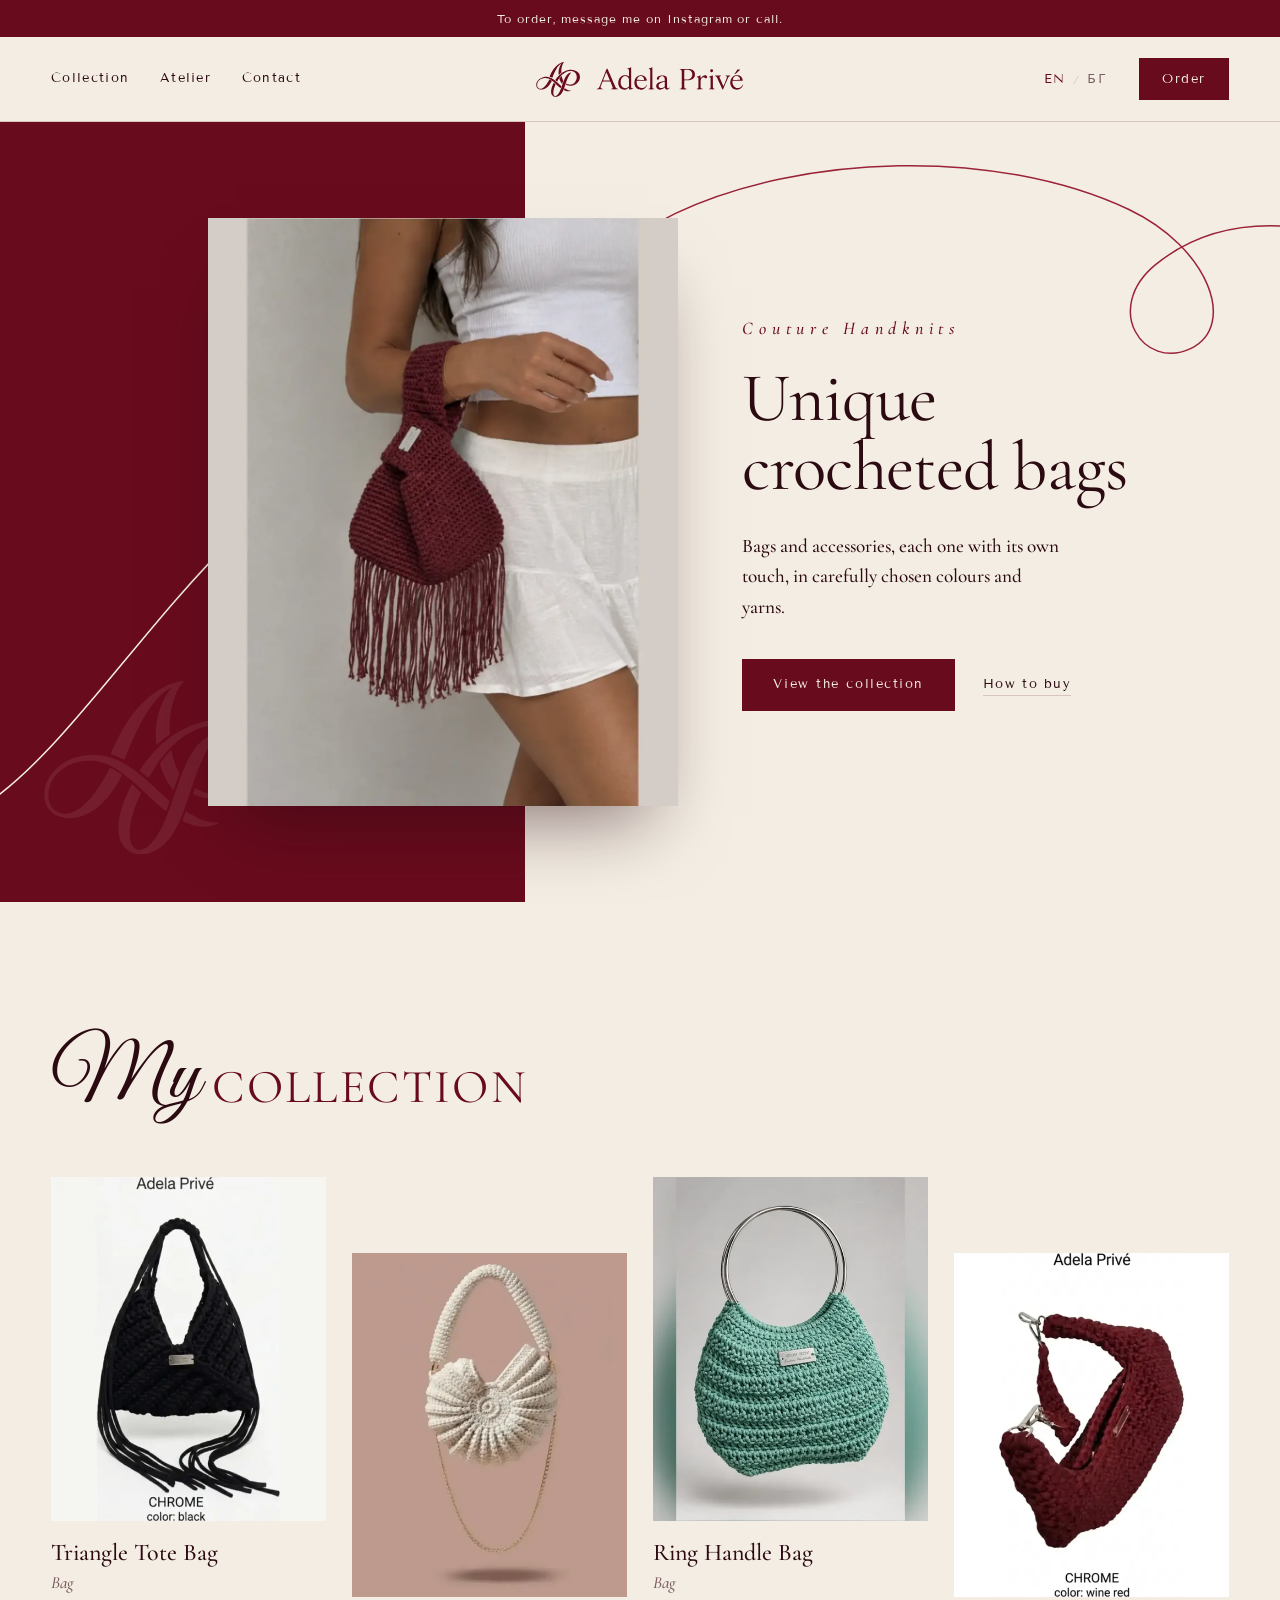
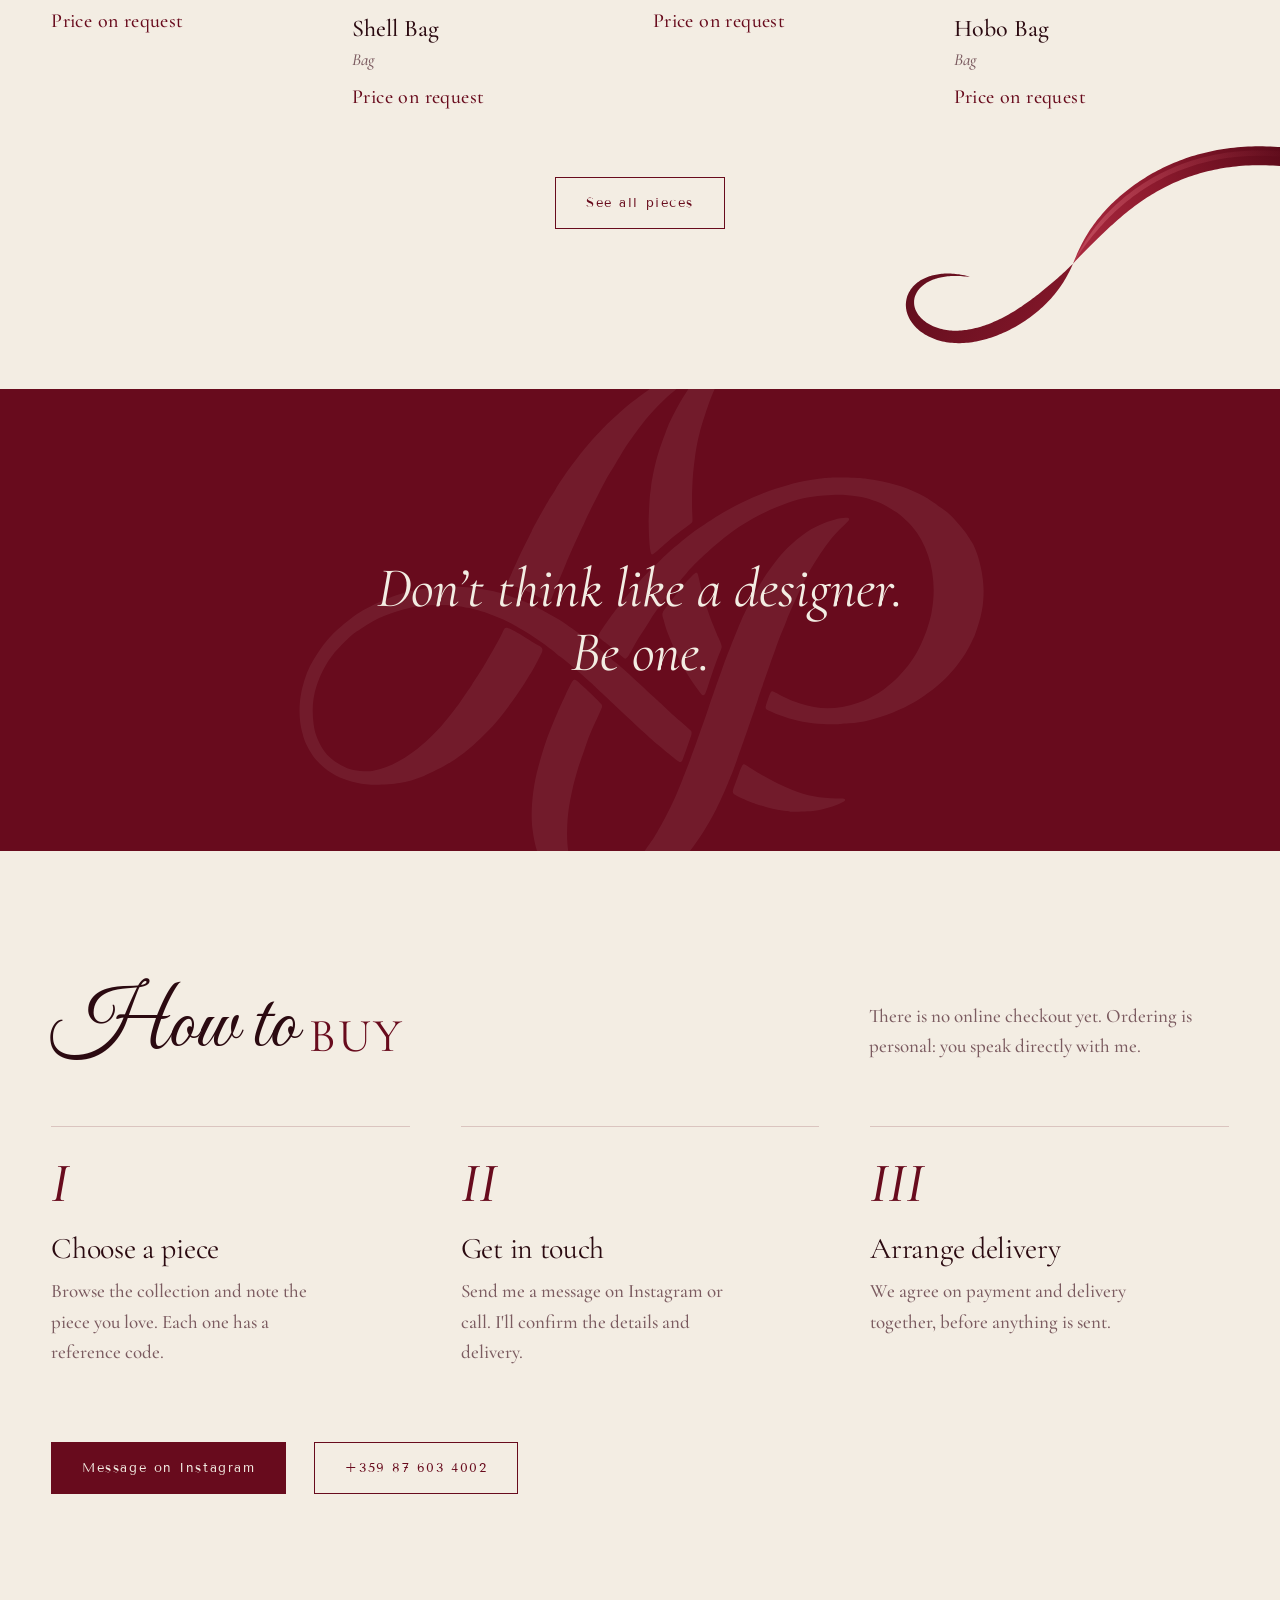
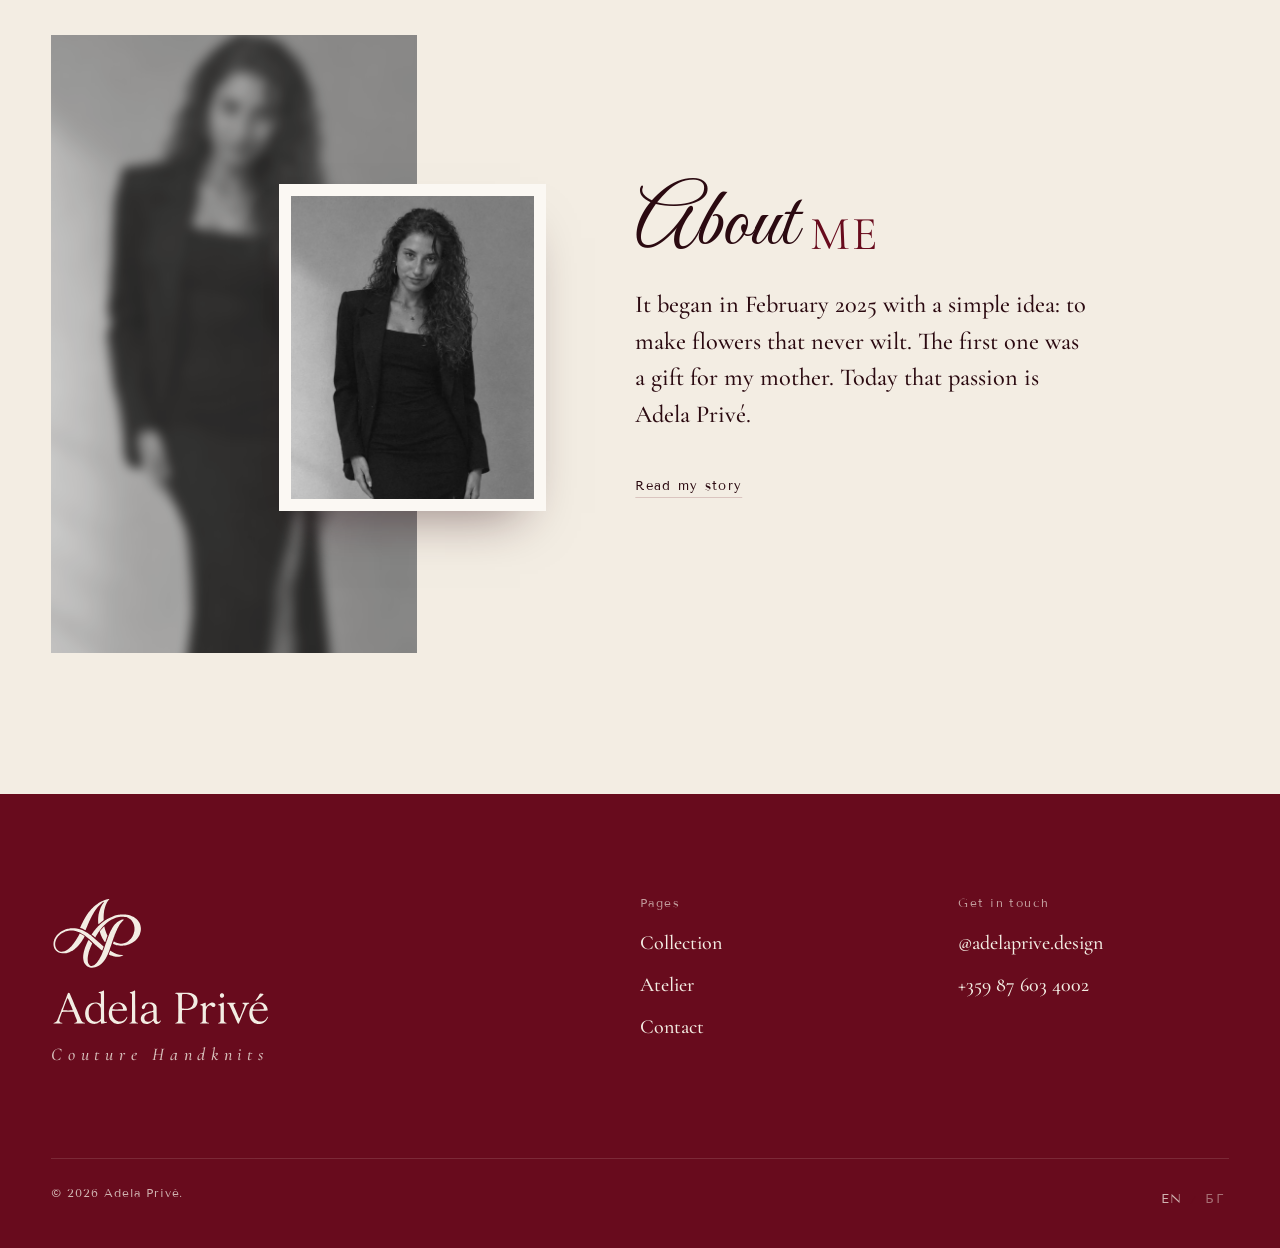
==== commit 2a43d4a6: "Styled material/sort menus; new hero title and home quote Co-Authored-By: Claude Opus 5.5 <noreply@a" ====
--- a/index.html
+++ b/index.html
@@ -32,7 +32,7 @@
   <div class="hero__frame-wrap"><div class="hero__frame" id="hero-photo"></div></div>
   <div class="hero__copy">
     <div class="tagline">Couture Handknits</div>
-    <h1 id="hero-h" data-i18n="hero.title">Knitted by hand, one piece at a time.</h1>
+    <h1 id="hero-h" data-i18n="hero.title">Unique crocheted bags</h1>
     <p data-i18n="hero.text"></p>
     <div class="hero__ctas">
       <a class="btn" href="collection.html" data-i18n="hero.cta">View the collection</a>
@@ -55,7 +55,7 @@
 
 <section class="statement on-wine">
   <img class="statement__mono" src="assets/img/monogram-ivory.svg" alt="">
-  <div class="wrap"><blockquote data-i18n="statement"></blockquote></div>
+  <div class="wrap"><blockquote data-i18n="statement.home"></blockquote></div>
 </section>
 
 <section class="section" id="how-to-buy" aria-labelledby="buy-h">
--- a/assets/css/style.css
+++ b/assets/css/style.css
@@ -232,7 +232,7 @@
 .card__meta { padding-top: 18px; display: grid; gap: 2px; }
 .card__name { font-size: 24px; line-height: 1.2; }
 .card__cat { font-style: italic; color: var(--muted); font-size: 17px; }
-.card__price { font-family: var(--sans); font-size: 12px; letter-spacing: .1em; color: var(--muted); margin-top: 6px; }
+.card__price { font-family: var(--serif); font-size: 20px; letter-spacing: .02em; color: var(--wine); margin-top: 6px; }
 .card .photo::after {
   content: ""; position: absolute; inset: 0; border: 1px solid transparent; transition: border-color .3s var(--ease);
 }
@@ -272,13 +272,45 @@
 /* filters */
 .filters { display: flex; flex-wrap: wrap; align-items: center; gap: 8px 28px;
   border-top: 1px solid var(--rule); border-bottom: 1px solid var(--rule); padding: 14px 0; margin-bottom: 48px; }
-.filters button {
+.filters > button {
   background: none; border: 0; cursor: pointer; padding: 6px 0;
   font-family: var(--sans); font-size: 13px; letter-spacing: .1em; color: var(--muted);
   border-bottom: 1px solid transparent;
 }
-.filters button[aria-pressed="true"] { color: var(--wine); border-bottom-color: var(--wine); }
-.filters .count { margin-left: auto; font-family: var(--sans); font-size: 12px; letter-spacing: .1em; color: var(--muted); }
+.filters > button[aria-pressed="true"] { color: var(--wine); border-bottom-color: var(--wine); }
+.filters__tools { margin-left: auto; display: flex; flex-wrap: wrap; align-items: center; gap: 8px 24px; }
+.filters .count { font-family: var(--sans); font-size: 12px; letter-spacing: .1em; color: var(--muted); }
+/* filter + sort menus */
+.dd { position: relative; }
+.dd__btn {
+  display: inline-flex; align-items: baseline; gap: 10px; cursor: pointer;
+  background: none; border: 0; border-bottom: 1px solid transparent; padding: 6px 0; color: var(--ink);
+  transition: border-color .25s var(--ease);
+}
+.dd__btn:hover, .dd.is-open .dd__btn, .dd__btn:focus-visible { border-bottom-color: var(--wine); outline: none; }
+.dd__label { font-family: var(--sans); font-size: 11px; letter-spacing: .16em; text-transform: uppercase; color: var(--muted); }
+.dd__value { font-family: var(--serif); font-style: italic; font-size: 19px; color: var(--wine); white-space: nowrap; }
+.dd__chev { width: 11px; height: 8px; color: var(--wine); align-self: center; transition: transform .3s var(--ease); }
+.dd.is-open .dd__chev { transform: rotate(180deg); }
+.dd__list {
+  position: absolute; z-index: 30; top: calc(100% + 10px); right: 0; min-width: 100%; width: max-content; max-width: 86vw;
+  margin: 0; padding: 10px 0; list-style: none; outline: none;
+  background: var(--ivory); border: 1px solid var(--rule); border-top: 2px solid var(--wine);
+  box-shadow: 0 18px 40px -18px rgba(43, 10, 17, .35);
+  animation: dd-in .22s var(--ease);
+}
+@keyframes dd-in { from { opacity: 0; transform: translateY(-6px); } }
+.dd__list li {
+  position: relative; cursor: pointer; padding: 9px 26px 9px 34px;
+  font-family: var(--serif); font-size: 18px; color: var(--ink); white-space: nowrap;
+}
+.dd__list li.is-active { background: var(--linen); color: var(--wine); }
+.dd__list li[aria-selected="true"] { color: var(--wine); font-style: italic; }
+.dd__list li[aria-selected="true"]::before {
+  content: ""; position: absolute; left: 15px; top: 50%; width: 6px; height: 6px;
+  background: var(--wine); transform: translateY(-50%) rotate(45deg);
+}
+.empty { grid-column: 1 / -1; color: var(--muted); font-style: italic; padding: 40px 0; }
 
 /* ---------- Product page ---------------------------------------- */
 .product { display: grid; grid-template-columns: 7fr 5fr; gap: clamp(32px, 6vw, 96px); padding: 40px 0 clamp(80px, 10vw, 140px); align-items: start; }
@@ -294,7 +326,7 @@
 .info { position: sticky; top: calc(var(--header-h) + 32px); }
 .info .ref { font-family: var(--sans); font-size: 12px; letter-spacing: .12em; color: var(--muted); }
 .info h1 { font-size: clamp(44px, 4.6vw, 68px); margin: 14px 0 12px; }
-.info .price { font-style: italic; font-size: 22px; color: var(--wine); margin-bottom: 28px; }
+.info .price { font-size: 34px; line-height: 1.1; color: var(--wine); margin-bottom: 28px; }
 .info .desc { font-size: 21px; max-width: 38ch; }
 .info .handmade { font-style: italic; color: var(--muted); font-size: 18px; }
 .details { margin: 32px 0; border-top: 1px solid var(--rule); }
@@ -382,6 +414,55 @@
 .ribbon--left { left: 0; transform: scaleX(-1); }
 .ribbon--pagehead { top: 12px; width: clamp(220px, 26vw, 400px); }
 
+/* ---------- Order buttons on a product ------------------------- */
+.order { display: grid; gap: 10px; margin-top: 8px; }
+.order .enquire__msg { margin: 0 0 6px; background: var(--linen); }
+.order .btn { width: 100%; }
+
+/* ---------- Status labels -------------------------------------- */
+.card__media { position: relative; }
+.pill { position: absolute; top: 12px; left: 12px; z-index: 2; padding: 6px 10px 5px;
+  font-family: var(--sans); font-size: 11px; letter-spacing: .1em; line-height: 1;
+  background: var(--ivory); color: var(--wine); border: 1px solid var(--rule); }
+.pill--sold { background: var(--wine); color: var(--ivory); border-color: var(--wine); }
+.card--sold .photo img { filter: saturate(.5) brightness(1.04); }
+.card--sold .card__price { font-size: 15px; font-style: italic; color: var(--muted); }
+.status--available { color: var(--ink); }
+.status--made-to-order { color: var(--wine); }
+.status--sold { color: var(--wine); font-style: italic; }
+
+/* ---------- Product gallery: swipe strip + full-screen viewer ----- */
+.gallery__main { position: relative; min-width: 0; }
+.gallery__track { display: grid; grid-auto-flow: column; grid-auto-columns: 100%;
+  overflow-x: auto; scroll-snap-type: x mandatory; scrollbar-width: none; background: var(--linen); }
+.gallery__track::-webkit-scrollbar { display: none; }
+.gallery__slide { scroll-snap-align: start; padding: 0; border: 0; background: none; cursor: zoom-in;
+  aspect-ratio: 4 / 5; display: block; width: 100%; }
+.gallery__slide img { width: 100%; height: 100%; object-fit: cover; }
+.gallery__track > .photo { aspect-ratio: 4 / 5; }
+.gallery__dots { display: none; justify-content: center; gap: 8px; padding-top: 14px; }
+.gallery__dots span { width: 6px; height: 6px; border-radius: 50%; background: var(--rule); transition: background-color .2s var(--ease); }
+.gallery__dots span.on { background: var(--wine); }
+
+.lightbox { position: fixed; inset: 0; z-index: 80; background: var(--ivory); }
+.lightbox[hidden] { display: none; }
+.lightbox__track { position: absolute; inset: 0; display: grid; grid-auto-flow: column; grid-auto-columns: 100%;
+  overflow-x: auto; scroll-snap-type: x mandatory; scrollbar-width: none; overscroll-behavior: contain; }
+.lightbox__track::-webkit-scrollbar { display: none; }
+.lightbox__slide { scroll-snap-align: start; display: grid; place-items: center;
+  padding: calc(64px + env(safe-area-inset-top, 0px)) 16px calc(56px + env(safe-area-inset-bottom, 0px)); min-width: 0; }
+.lightbox__slide img { max-width: 100%; max-height: 100%; object-fit: contain; box-shadow: 0 30px 60px -30px rgba(43, 10, 17, .45); }
+.lightbox__close { position: absolute; top: calc(18px + env(safe-area-inset-top, 0px)); right: var(--gutter);
+  background: none; border: 0; cursor: pointer; padding: 8px 0; font-family: var(--sans); font-size: 13px; letter-spacing: .1em; color: var(--ink); }
+.lightbox__nav { position: absolute; top: 50%; transform: translateY(-50%); width: 52px; height: 52px; display: grid; place-items: center;
+  background: var(--ivory); border: 1px solid var(--rule); color: var(--wine); cursor: pointer; transition: background-color .2s var(--ease); }
+.lightbox__nav:hover { background: var(--linen); }
+.lightbox__nav svg { width: 22px; height: 22px; }
+.lightbox__nav--prev { left: var(--gutter); }
+.lightbox__nav--next { right: var(--gutter); }
+.lightbox__count { position: absolute; bottom: calc(18px + env(safe-area-inset-bottom, 0px)); left: 0; right: 0; text-align: center;
+  font-family: var(--sans); font-size: 12px; letter-spacing: .12em; color: var(--muted); }
+
 /* ---------- Script + serif titles (from her "About ME" flyer) ---- */
 .duo { letter-spacing: 0; }
 .page-head h1.duo { font-size: clamp(46px, 6.4vw, 100px); }
@@ -464,9 +545,19 @@
   .card__name { font-size: 20px; }
   .card__cat { font-size: 15px; }
   .gallery { grid-template-columns: 1fr; }
-  .gallery__thumbs { grid-template-columns: repeat(5, 1fr); order: 2; }
+  .gallery__thumbs { display: none; }
+  .gallery__dots { display: flex; }
+  .lightbox__nav { display: none; }
   .details div { grid-template-columns: 110px 1fr; }
-  .filters .count { margin-left: 0; width: 100%; }
+  .filters__tools { margin-left: 0; width: 100%; display: grid; grid-template-columns: 1fr 1fr; gap: 6px 14px;
+    border-top: 1px solid var(--rule); padding-top: 10px; }
+  .dd__btn { width: 100%; flex-wrap: wrap; row-gap: 0; position: relative; padding-right: 18px; text-align: left; }
+  .dd__label { flex-basis: 100%; }
+  .dd__value { font-size: 17px; overflow: hidden; text-overflow: ellipsis; max-width: 100%; }
+  .dd__chev { position: absolute; right: 0; bottom: 12px; }
+  #f-material .dd__list { left: 0; right: auto; }
+  .dd__list li { white-space: normal; }
+  .filters .count { grid-column: 1 / -1; }
 }
 @media (prefers-reduced-motion: reduce) {
   *, *::before, *::after { transition: none !important; animation: none !important; scroll-behavior: auto !important; }
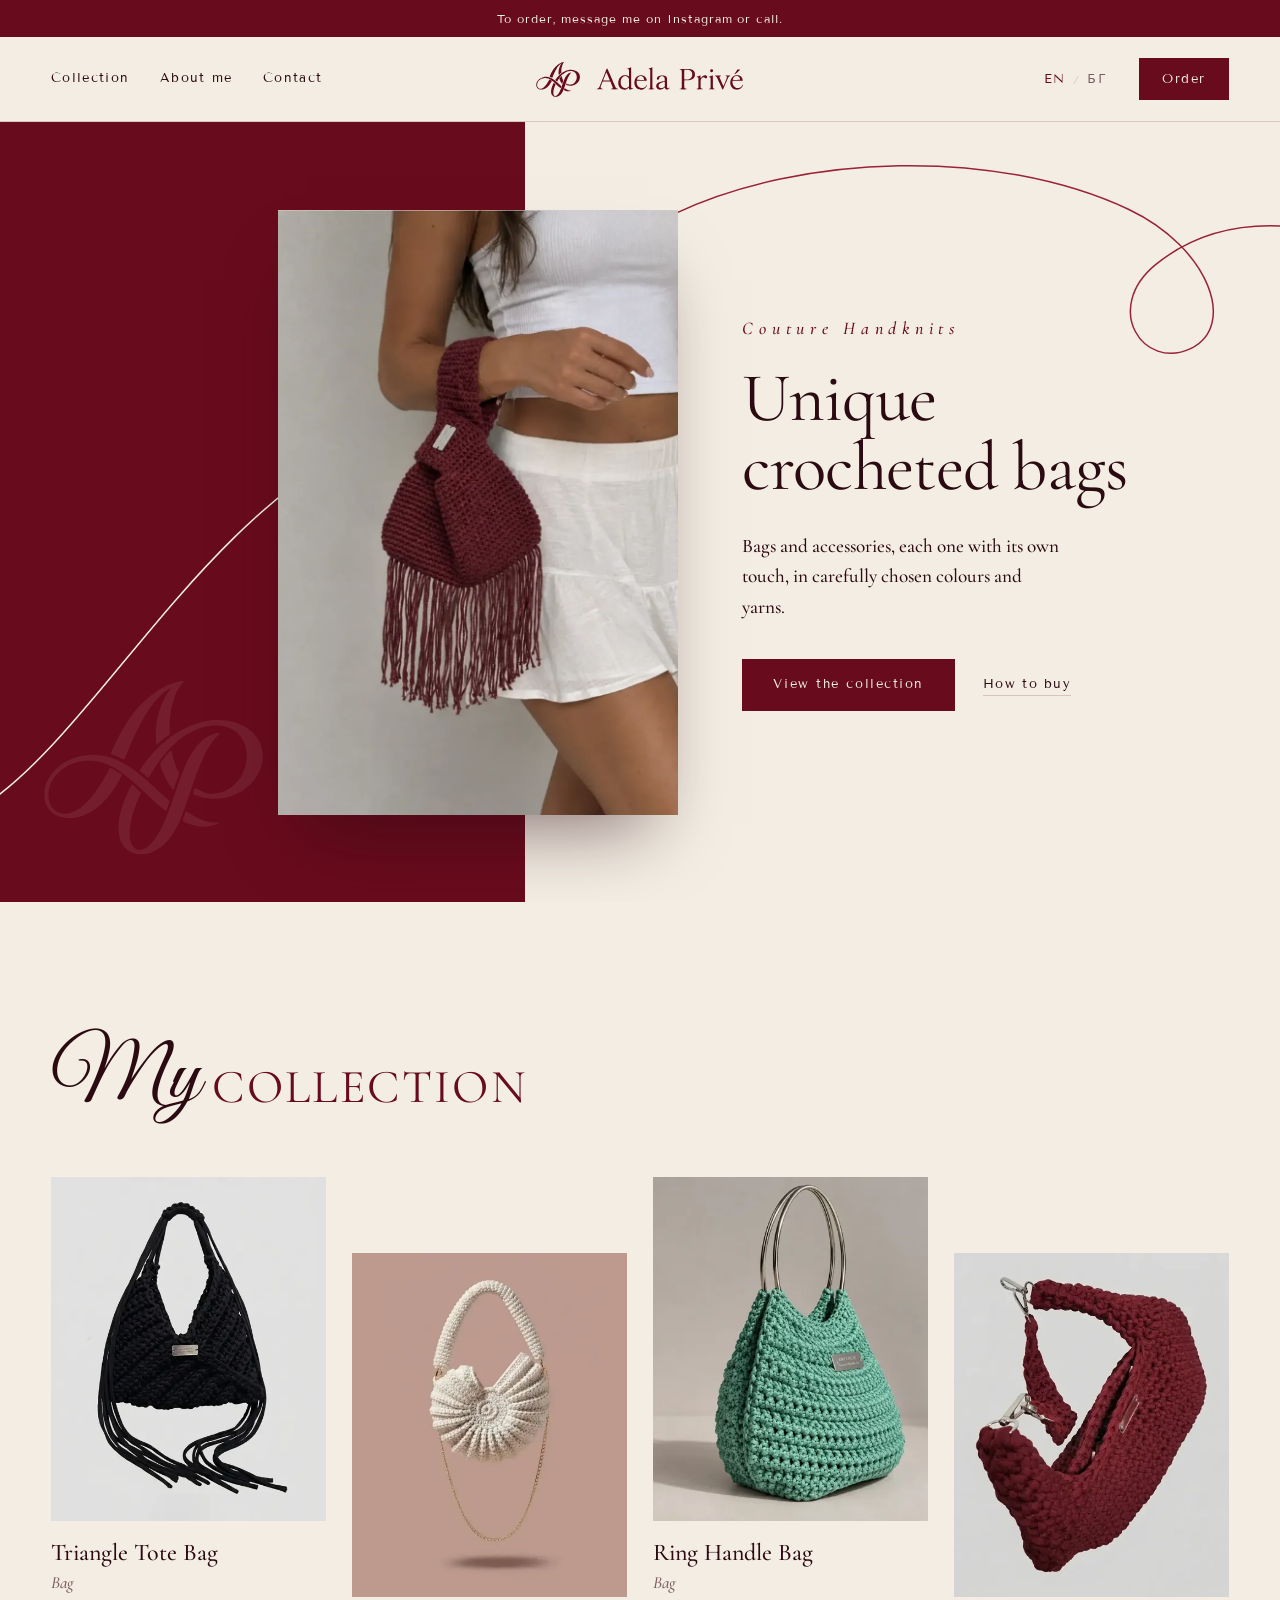
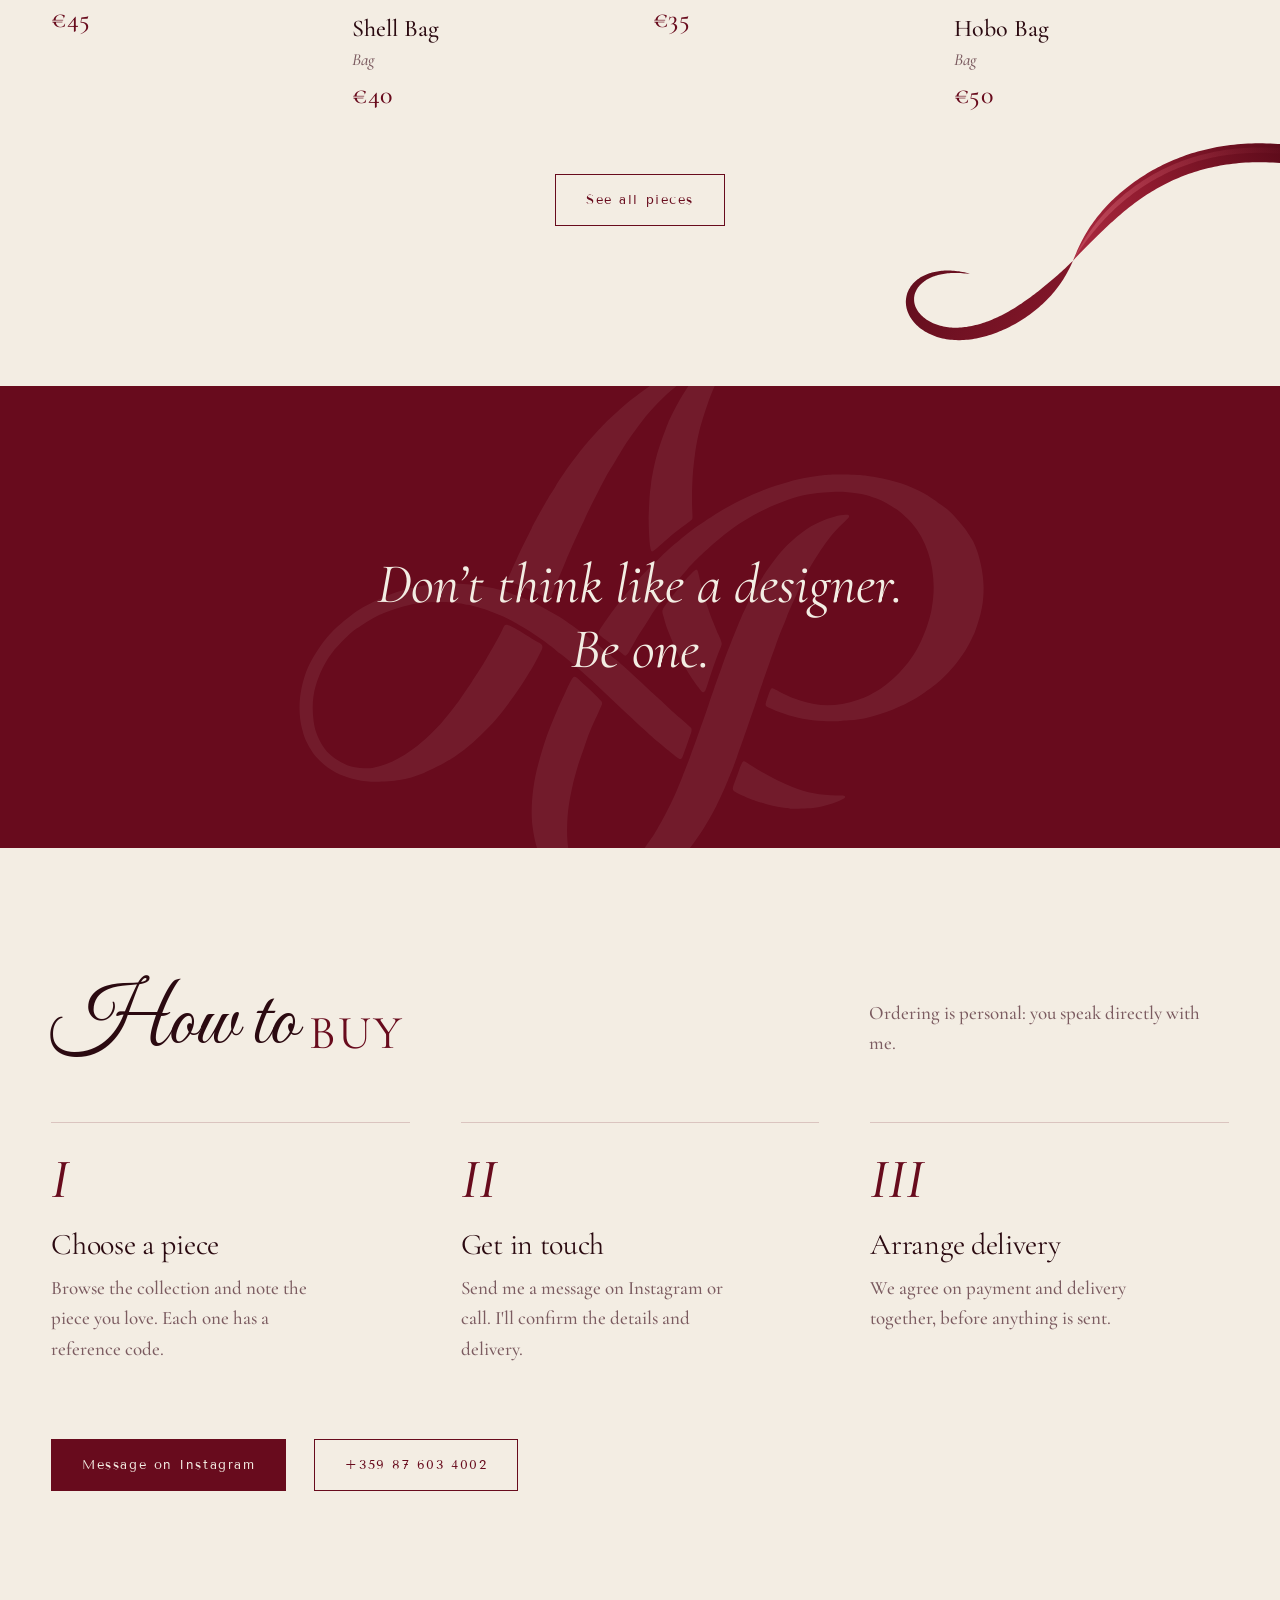
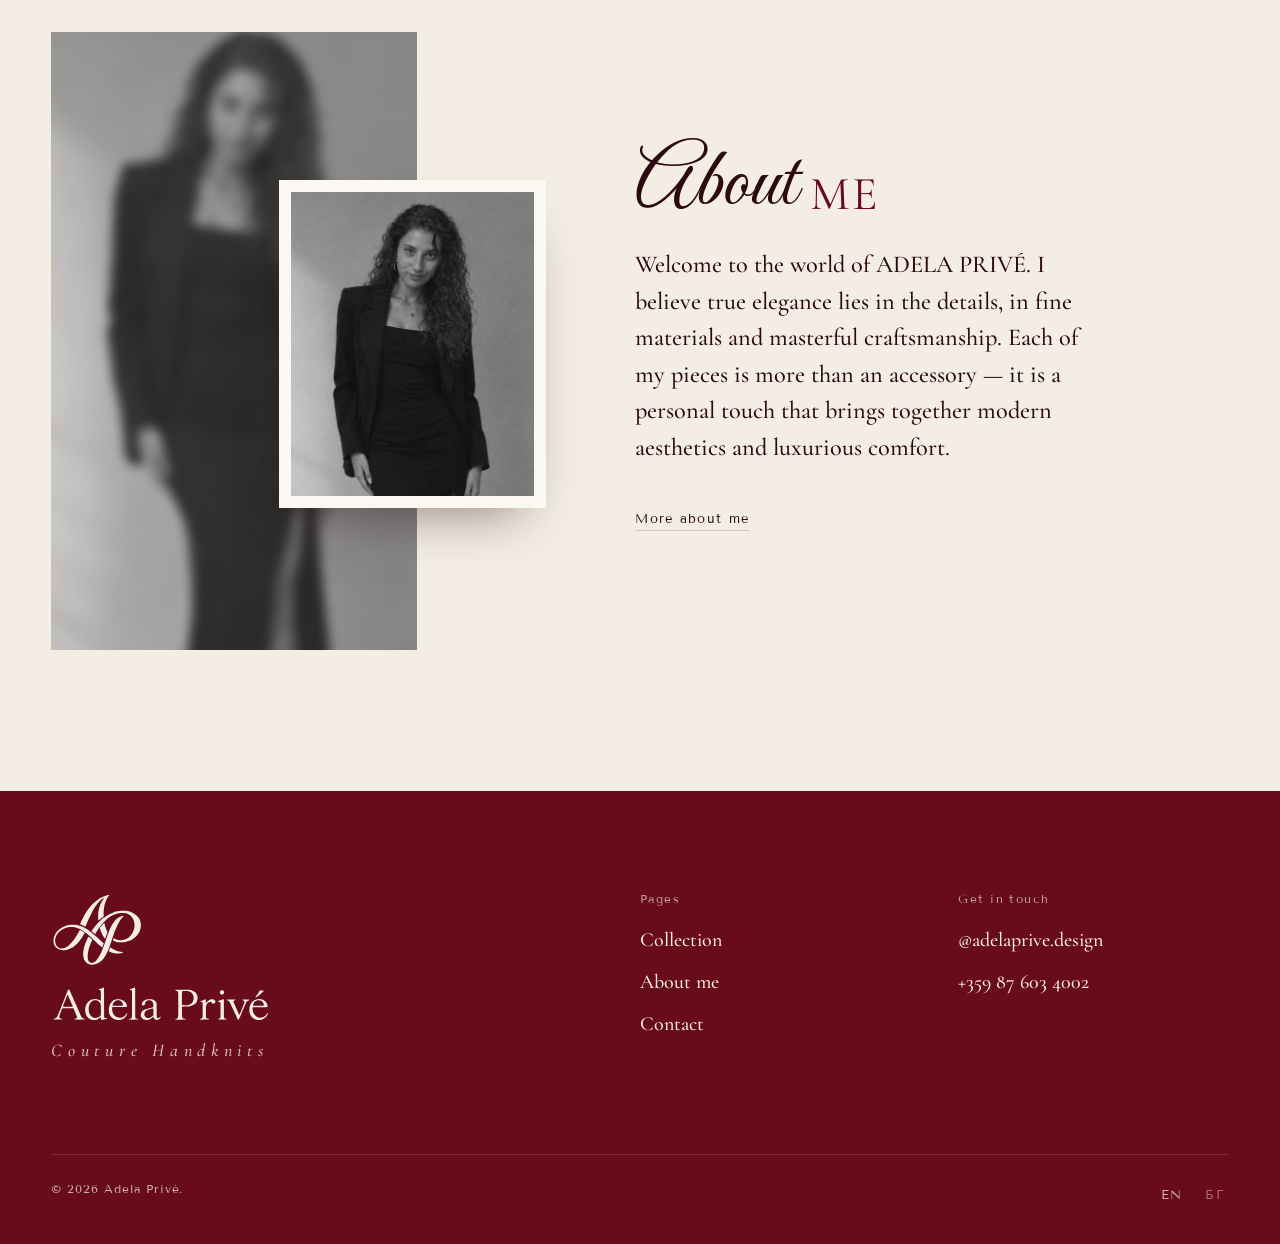
==== commit 3fe01456: "Live on www.adelaprive.com: share image + previews, robots/sitemap, admin points at the domain, GitH" ====
--- a/index.html
+++ b/index.html
@@ -4,11 +4,17 @@
 <meta charset="utf-8">
 <meta name="viewport" content="width=device-width, initial-scale=1">
 <title>Adela Privé — Couture handknits</title>
-<meta name="description" content="Hand-crocheted couture purses and scarves by Adela Privé, made in Bulgaria. Enquire on Instagram or by phone.">
+<meta name="description" content="Unique crocheted bags and accessories by Adela Privé. Order on Instagram or by phone.">
 <meta name="theme-color" content="#680B1D">
 <meta property="og:title" content="Adela Privé — Couture handknits">
-<meta property="og:description" content="Hand-crocheted couture purses and scarves. Enquire on Instagram or by phone.">
+<meta property="og:description" content="Unique crocheted bags and accessories by Adela Privé. Order on Instagram or by phone.">
 <meta property="og:type" content="website">
+<meta property="og:url" content="https://www.adelaprive.com/">
+<meta property="og:site_name" content="Adela Privé">
+<meta property="og:image" content="https://www.adelaprive.com/assets/img/share.jpg">
+<meta property="og:image:width" content="1200">
+<meta property="og:image:height" content="630">
+<meta name="twitter:card" content="summary_large_image">
 <link rel="icon" href="assets/img/favicon.svg" type="image/svg+xml">
 <link rel="preconnect" href="https://fonts.googleapis.com">
 <link rel="preconnect" href="https://fonts.gstatic.com" crossorigin>
--- a/assets/css/style.css
+++ b/assets/css/style.css
@@ -176,10 +176,10 @@
   margin-right: calc(-1 * clamp(80px, 12vw, 200px));
 }
 .hero__frame {
-  width: min(100%, 470px);
+  width: min(100%, 400px);
   box-shadow: 0 40px 70px -30px rgba(43, 10, 17, .55);
 }
-.hero__frame .photo { aspect-ratio: 4 / 5; }
+.hero__frame .photo { aspect-ratio: 826 / 1250; }   /* matches assets/img/hero.webp, so nothing is cropped */
 .hero__copy {
   position: relative; z-index: 2;
   padding: 56px var(--gutter) 56px calc(clamp(80px, 12vw, 200px) + clamp(40px, 5vw, 88px));
@@ -232,7 +232,7 @@
 .card__meta { padding-top: 18px; display: grid; gap: 2px; }
 .card__name { font-size: 24px; line-height: 1.2; }
 .card__cat { font-style: italic; color: var(--muted); font-size: 17px; }
-.card__price { font-family: var(--serif); font-size: 20px; letter-spacing: .02em; color: var(--wine); margin-top: 6px; }
+.card__price { font-family: var(--serif); font-size: 26px; line-height: 1.1; letter-spacing: .02em; color: var(--wine); margin-top: 6px; }
 .card .photo::after {
   content: ""; position: absolute; inset: 0; border: 1px solid transparent; transition: border-color .3s var(--ease);
 }
@@ -326,7 +326,7 @@
 .info { position: sticky; top: calc(var(--header-h) + 32px); }
 .info .ref { font-family: var(--sans); font-size: 12px; letter-spacing: .12em; color: var(--muted); }
 .info h1 { font-size: clamp(44px, 4.6vw, 68px); margin: 14px 0 12px; }
-.info .price { font-size: 34px; line-height: 1.1; color: var(--wine); margin-bottom: 28px; }
+.info .price { font-size: clamp(42px, 4vw, 52px); line-height: 1.1; color: var(--wine); margin-bottom: 28px; }
 .info .desc { font-size: 21px; max-width: 38ch; }
 .info .handmade { font-style: italic; color: var(--muted); font-size: 18px; }
 .details { margin: 32px 0; border-top: 1px solid var(--rule); }
@@ -397,10 +397,18 @@
 /* ---------- Atelier page ---------------------------------------- */
 .atelier-story { display: grid; grid-template-columns: 6fr 5fr; gap: clamp(40px, 7vw, 120px); align-items: center; }
 .atelier-story .photo { aspect-ratio: 4 / 5; }
-.atelier-story h2 { font-size: clamp(36px, 4vw, 56px); margin-bottom: 28px; }
+.about-hero { padding: clamp(56px, 8vw, 120px) 0 clamp(80px, 10vw, 140px); }
+.atelier-story h1 { font-size: clamp(64px, 7vw, 108px); line-height: .95; margin: 36px 0 40px; }
+.atelier-story p { font-size: clamp(19px, 1.6vw, 23px); line-height: 1.6; }
 .atelier-story p { max-width: 46ch; }
 .atelier-story .lead { max-width: 40ch; }
-.atelier-cta { text-align: center; padding-bottom: clamp(80px, 10vw, 140px); }
+/* thank-you note at the end of the atelier page */
+.thanks { padding: clamp(80px, 10vw, 140px) 0 clamp(90px, 11vw, 150px); text-align: center; }
+.thanks__inner { max-width: 760px; }
+.thanks__mono { width: 64px; margin: 0 auto 28px; opacity: .9; }
+.thanks h2 { font-size: clamp(44px, 6vw, 84px); margin: 0 0 32px; }
+.thanks__text { font-size: clamp(21px, 2.1vw, 27px); line-height: 1.55; font-style: italic; color: var(--ink); margin: 0 auto; max-width: 34ch; }
+.thanks__sign { font-family: "Great Vibes", "Marck Script", cursive; font-size: 34px; color: var(--wine); margin: 28px 0 40px; }
 
 /* ---------- Ribbons (from the business card) --------------------
    Each ribbon enters from the side of the screen and tapers to a point,
@@ -426,7 +434,7 @@
   background: var(--ivory); color: var(--wine); border: 1px solid var(--rule); }
 .pill--sold { background: var(--wine); color: var(--ivory); border-color: var(--wine); }
 .card--sold .photo img { filter: saturate(.5) brightness(1.04); }
-.card--sold .card__price { font-size: 15px; font-style: italic; color: var(--muted); }
+.card--sold .card__price { font-size: 18px; font-style: italic; color: var(--muted); }
 .status--available { color: var(--ink); }
 .status--made-to-order { color: var(--wine); }
 .status--sold { color: var(--wine); font-style: italic; }
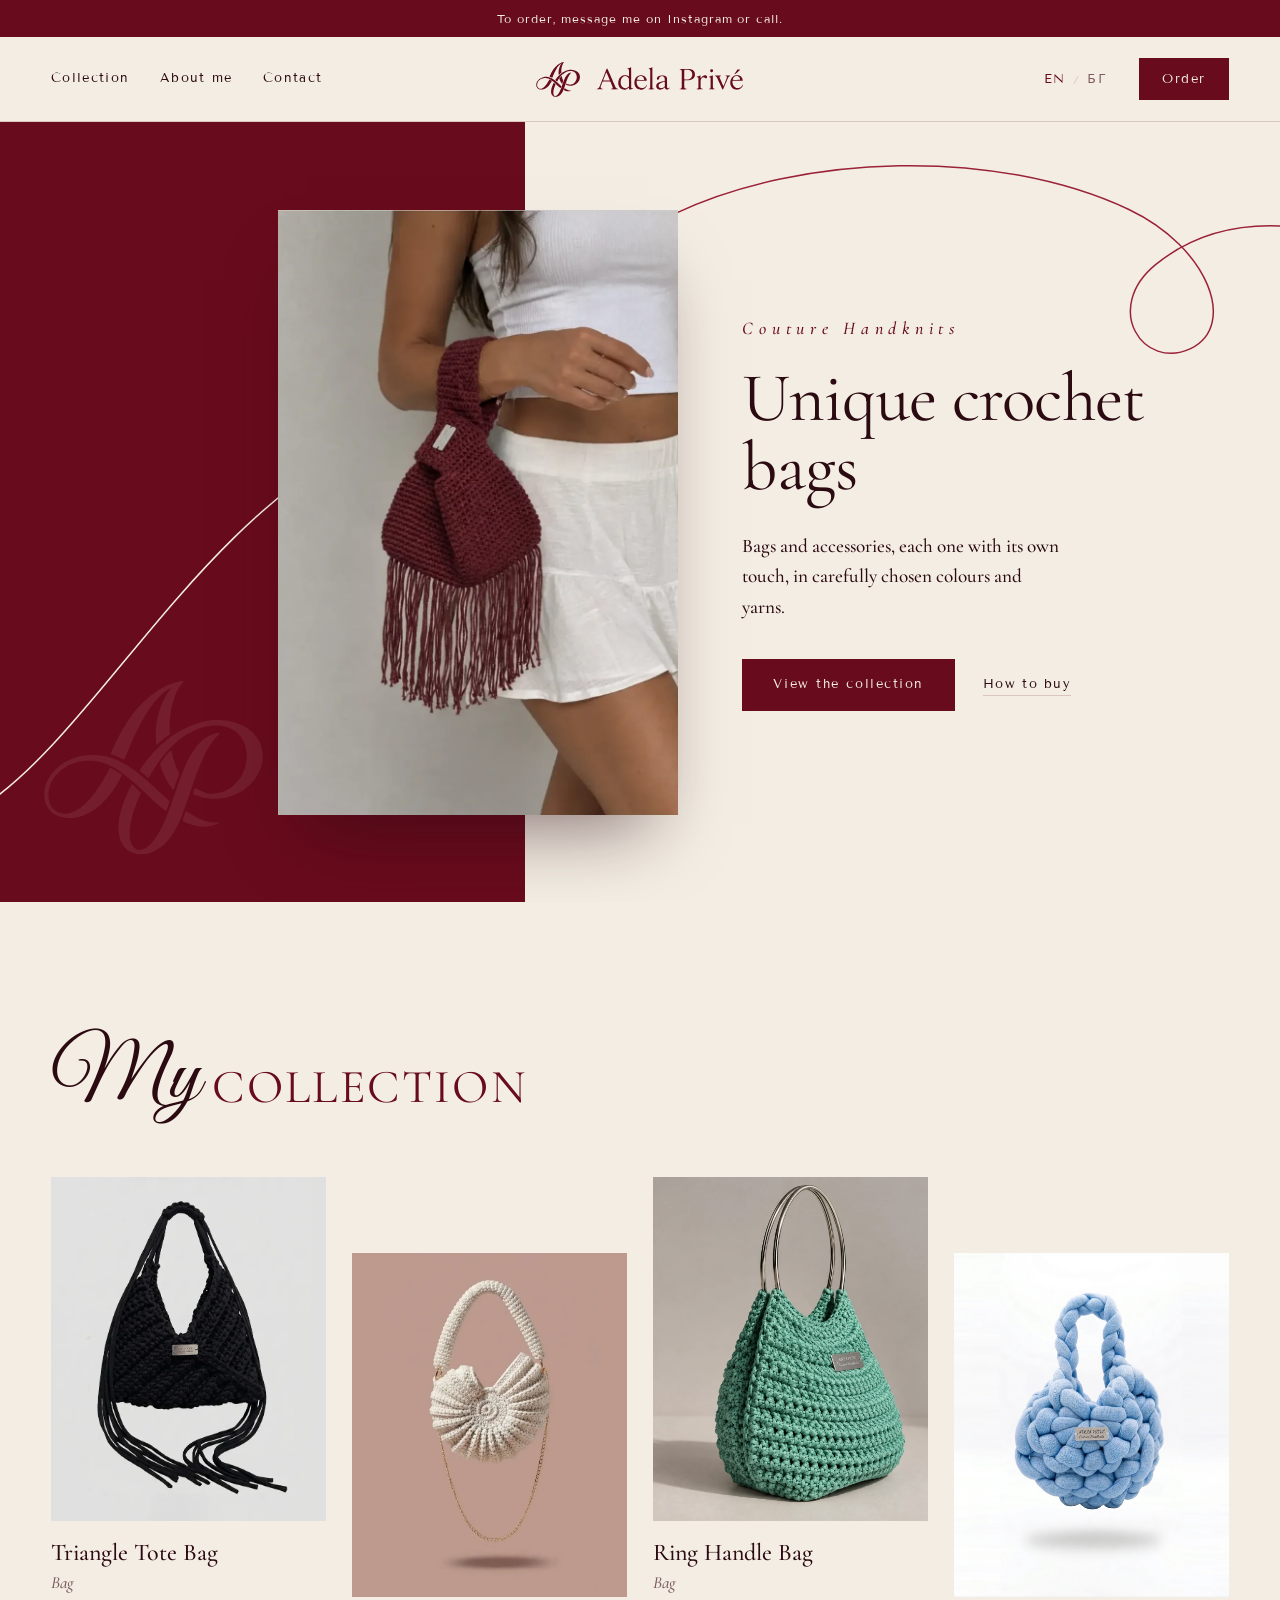
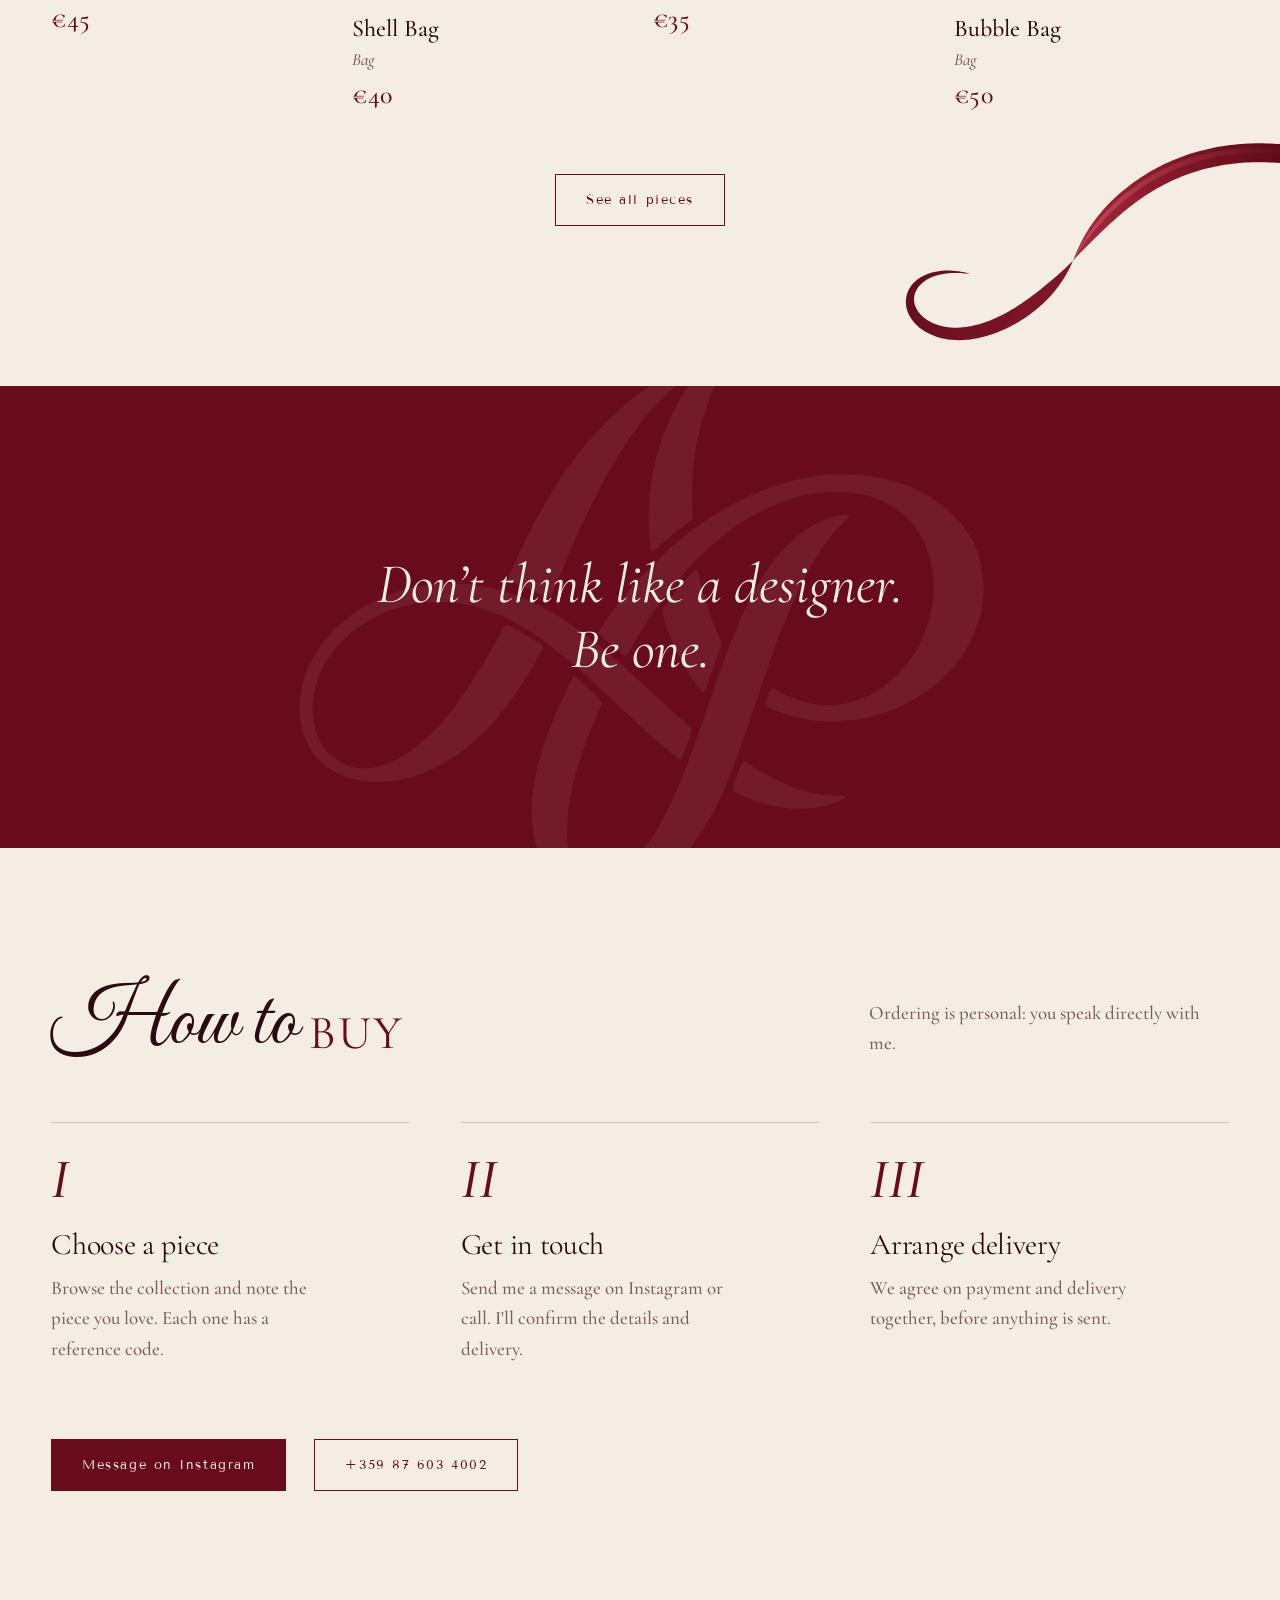
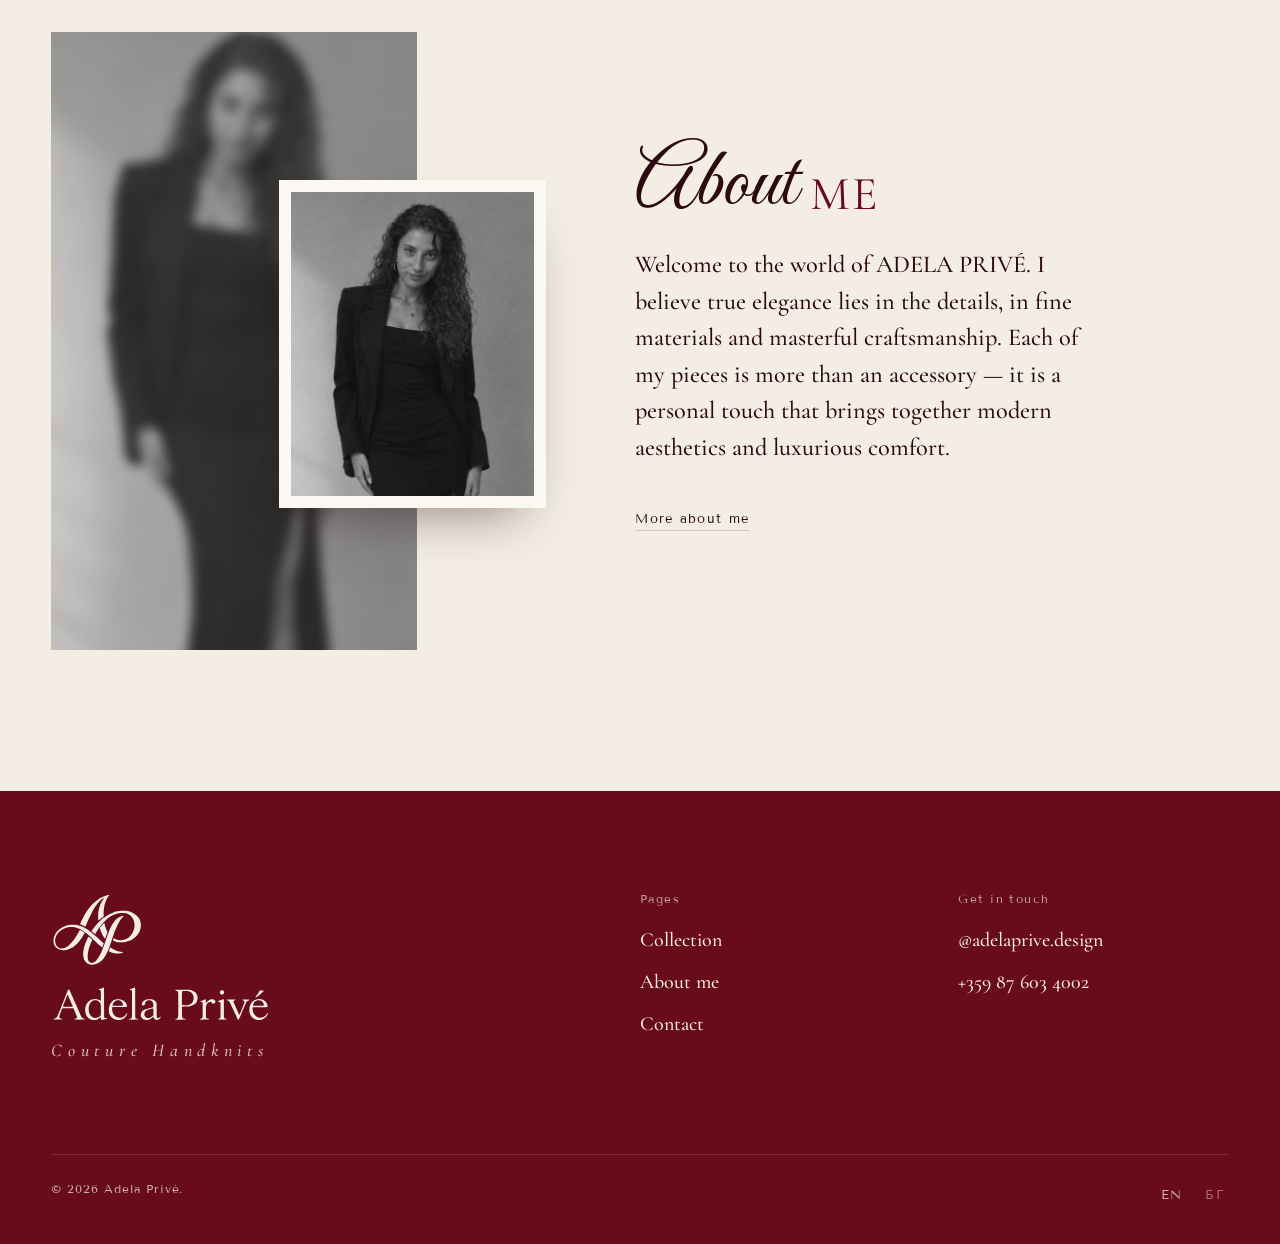
==== commit 4795594d: "Home title: Unique crochet bags Co-Authored-By: Claude Opus 5.5 <noreply@anthropic.com> Claude-Sessi" ====
--- a/index.html
+++ b/index.html
@@ -38,7 +38,7 @@
   <div class="hero__frame-wrap"><div class="hero__frame" id="hero-photo"></div></div>
   <div class="hero__copy">
     <div class="tagline">Couture Handknits</div>
-    <h1 id="hero-h" data-i18n="hero.title">Unique crocheted bags</h1>
+    <h1 id="hero-h" data-i18n="hero.title">Unique crochet bags</h1>
     <p data-i18n="hero.text"></p>
     <div class="hero__ctas">
       <a class="btn" href="collection.html" data-i18n="hero.cta">View the collection</a>
--- a/assets/css/style.css
+++ b/assets/css/style.css
@@ -439,37 +439,22 @@
 .status--made-to-order { color: var(--wine); }
 .status--sold { color: var(--wine); font-style: italic; }
 
-/* ---------- Product gallery: swipe strip + full-screen viewer ----- */
+/* ---------- Product gallery: swipe strip (no zoom / full-size view) ----- */
 .gallery__main { position: relative; min-width: 0; }
 .gallery__track { display: grid; grid-auto-flow: column; grid-auto-columns: 100%;
   overflow-x: auto; scroll-snap-type: x mandatory; scrollbar-width: none; background: var(--linen); }
 .gallery__track::-webkit-scrollbar { display: none; }
-.gallery__slide { scroll-snap-align: start; padding: 0; border: 0; background: none; cursor: zoom-in;
+.gallery__slide { scroll-snap-align: start; padding: 0; border: 0; background: none;
   aspect-ratio: 4 / 5; display: block; width: 100%; }
 .gallery__slide img { width: 100%; height: 100%; object-fit: cover; }
+/* no pinch-zoom or long-press "open image" on product photos */
+.gallery__track, .photo { touch-action: pan-x pan-y; -webkit-touch-callout: none; -webkit-user-select: none; user-select: none; }
+.gallery__track img, .photo img { -webkit-user-drag: none; }
 .gallery__track > .photo { aspect-ratio: 4 / 5; }
 .gallery__dots { display: none; justify-content: center; gap: 8px; padding-top: 14px; }
 .gallery__dots span { width: 6px; height: 6px; border-radius: 50%; background: var(--rule); transition: background-color .2s var(--ease); }
 .gallery__dots span.on { background: var(--wine); }
 
-.lightbox { position: fixed; inset: 0; z-index: 80; background: var(--ivory); }
-.lightbox[hidden] { display: none; }
-.lightbox__track { position: absolute; inset: 0; display: grid; grid-auto-flow: column; grid-auto-columns: 100%;
-  overflow-x: auto; scroll-snap-type: x mandatory; scrollbar-width: none; overscroll-behavior: contain; }
-.lightbox__track::-webkit-scrollbar { display: none; }
-.lightbox__slide { scroll-snap-align: start; display: grid; place-items: center;
-  padding: calc(64px + env(safe-area-inset-top, 0px)) 16px calc(56px + env(safe-area-inset-bottom, 0px)); min-width: 0; }
-.lightbox__slide img { max-width: 100%; max-height: 100%; object-fit: contain; box-shadow: 0 30px 60px -30px rgba(43, 10, 17, .45); }
-.lightbox__close { position: absolute; top: calc(18px + env(safe-area-inset-top, 0px)); right: var(--gutter);
-  background: none; border: 0; cursor: pointer; padding: 8px 0; font-family: var(--sans); font-size: 13px; letter-spacing: .1em; color: var(--ink); }
-.lightbox__nav { position: absolute; top: 50%; transform: translateY(-50%); width: 52px; height: 52px; display: grid; place-items: center;
-  background: var(--ivory); border: 1px solid var(--rule); color: var(--wine); cursor: pointer; transition: background-color .2s var(--ease); }
-.lightbox__nav:hover { background: var(--linen); }
-.lightbox__nav svg { width: 22px; height: 22px; }
-.lightbox__nav--prev { left: var(--gutter); }
-.lightbox__nav--next { right: var(--gutter); }
-.lightbox__count { position: absolute; bottom: calc(18px + env(safe-area-inset-bottom, 0px)); left: 0; right: 0; text-align: center;
-  font-family: var(--sans); font-size: 12px; letter-spacing: .12em; color: var(--muted); }
 
 /* ---------- Script + serif titles (from her "About ME" flyer) ---- */
 .duo { letter-spacing: 0; }
@@ -555,8 +540,7 @@
   .gallery { grid-template-columns: 1fr; }
   .gallery__thumbs { display: none; }
   .gallery__dots { display: flex; }
-  .lightbox__nav { display: none; }
-  .details div { grid-template-columns: 110px 1fr; }
+    .details div { grid-template-columns: 110px 1fr; }
   .filters__tools { margin-left: 0; width: 100%; display: grid; grid-template-columns: 1fr 1fr; gap: 6px 14px;
     border-top: 1px solid var(--rule); padding-top: 10px; }
   .dd__btn { width: 100%; flex-wrap: wrap; row-gap: 0; position: relative; padding-right: 18px; text-align: left; }
